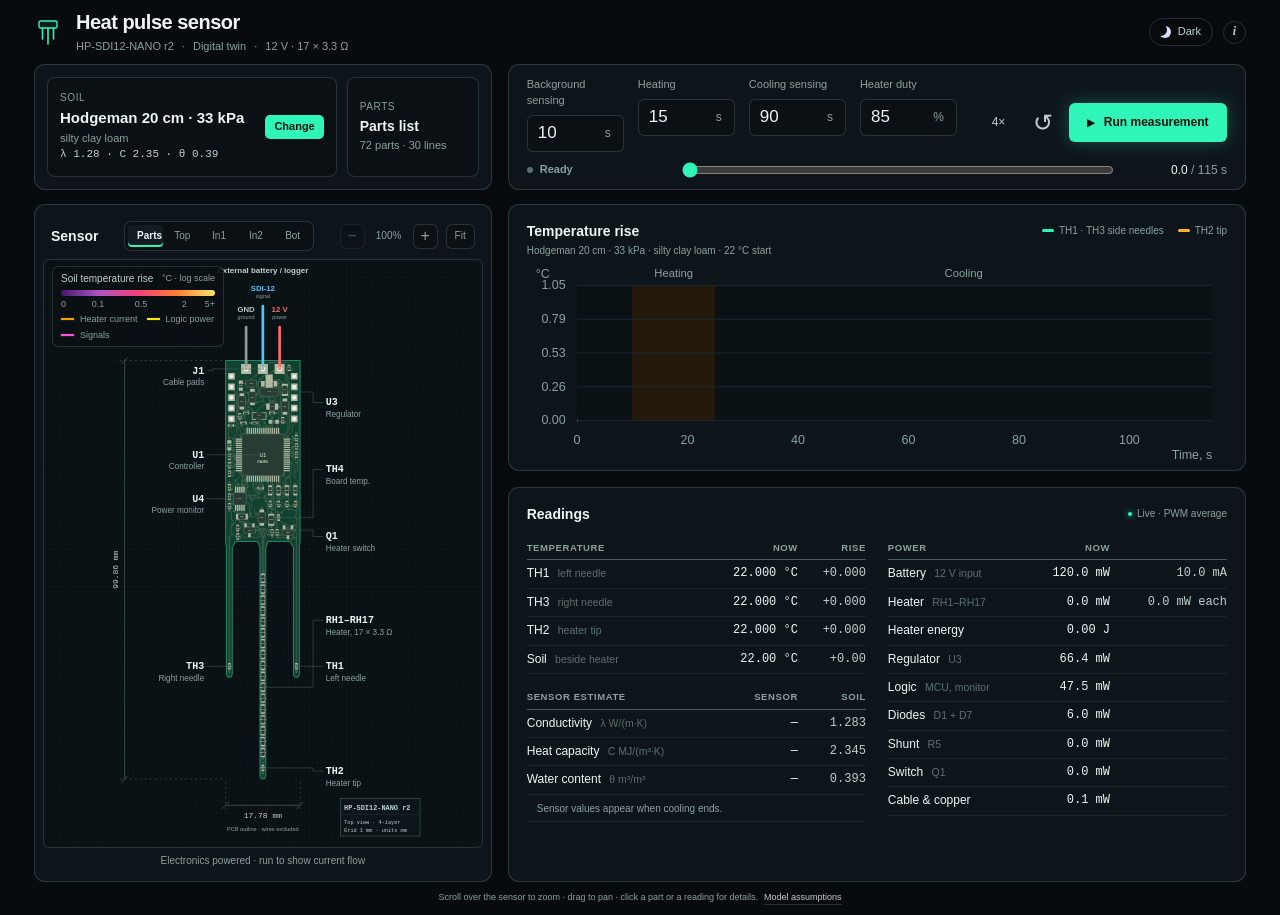
==== docs/index.html @ 3fd987b8 "New repo with heat pulse twin" ====
<!doctype html>
<html lang="en">
<head>
  <meta charset="utf-8">
  <meta name="viewport" content="width=device-width, initial-scale=1">
  <title>Heat pulse · Sensor twin</title>
  <link rel="stylesheet" href="sensor.css">
  <script>
    // Theme before first paint: saved choice, else dark. Storage may be unavailable (private mode).
    (function(){var t='dark';try{t=localStorage.getItem('hp-theme')||t;}catch(e){}document.documentElement.dataset.theme=t==='light'?'light':'dark';})();
  </script>
</head>
<body>
<div class="app">
  <header class="header">
    <div class="identity">
      <svg class="mark" viewBox="0 0 28 28" aria-hidden="true"><rect x="5" y="2.5" width="18" height="7" rx="1.6"/><path d="M8.5 9.5v11M14 9.5v16M19.5 9.5v11"/></svg>
      <div><h1>Heat pulse sensor</h1><p>HP-SDI12-NANO r2 <span>·</span> Digital twin <span>·</span> 12 V · 17 × 3.3 Ω</p></div>
    </div>
    <div class="header-meta">
      <button id="themeToggle" class="theme-toggle" aria-pressed="true" title="Switch between dark and light theme"><span aria-hidden="true" class="theme-icon"></span><span class="theme-text">Dark</span></button>
      <button id="modelInfo" class="info-button" aria-label="About the simulation" title="About the simulation">i</button>
    </div>
  </header>

  <!-- Control row: same columns as the dashboard below. Setup sits above the sensor, the run panel above the chart. -->
  <div class="control-row">
  <section class="panel setup-panel" aria-label="Soil and parts">
    <button id="soilButton" class="soil-card" aria-haspopup="dialog" title="Select the soil the sensor is in">
      <span class="soil-card-text">
        <span class="soil-button-label">Soil</span>
        <span id="soilName" class="soil-button-name">—</span>
        <span class="soil-card-sub"><span id="soilDetail"></span><span id="soilProps" class="soil-button-props"></span></span>
      </span>
      <span class="soil-button-action">Change</span>
    </button>
    <button id="partsButton" class="parts-card" aria-haspopup="dialog" title="All parts: designators, function, manufacturer and part numbers">
      <span class="soil-button-label">Parts</span><span class="parts-card-name">Parts list</span><span id="partsSummary" class="soil-card-sub"></span>
    </button>
  </section>
  <section class="experiment" aria-label="Measurement controls">
    <form id="timingForm" class="timing" novalidate>
      <div class="timing-field" data-phase="baseline"><label for="baselineS">Background sensing</label><div class="number-field"><input id="baselineS" type="number" min="1" max="60" step="1" value="10" inputmode="numeric" required><span>s</span></div></div>
      <div class="timing-field" data-phase="pulse"><label for="pulseS">Heating</label><div class="number-field"><input id="pulseS" type="number" min="8" max="15" step="1" value="15" inputmode="numeric" required><span>s</span></div></div>
      <div class="timing-field" data-phase="cooldown"><label for="cooldownS">Cooling sensing</label><div class="number-field"><input id="cooldownS" type="number" min="1" max="600" step="1" value="90" inputmode="numeric" required><span>s</span></div></div>
      <div class="timing-field" data-phase="pulse"><label for="dutyPct">Heater duty</label><div class="number-field"><input id="dutyPct" type="number" min="0" max="100" step="1" value="85" inputmode="numeric" required><span>%</span></div></div>
    </form>
    <div class="run-controls">
      <button id="speed" class="speed-button" title="Change playback speed" aria-label="Playback speed: 4 times">4×</button>
      <button id="restart" class="reset-button" title="Reset measurement" aria-label="Reset measurement">↺</button>
      <button id="start" class="start-button"><span aria-hidden="true">▶</span> Run measurement</button>
    </div>
    <p id="inputError" class="input-error" role="alert" hidden></p>
    <div class="timeline">
      <span id="phase" class="phase" data-state="idle"><i></i> Ready</span>
      <input id="time" type="range" min="0" max="115" step="0.01" value="0" aria-label="Measurement time">
      <output id="clock">0.0 <span>/ 115 s</span></output>
    </div>
  </section>
  </div>

  <main class="dashboard">
    <section class="panel sensor-panel" aria-label="Sensor layout">
      <div class="panel-heading sensor-heading"><h2>Sensor</h2>
        <div class="board-tabs" role="tablist" aria-label="PCB view">
          <button id="view-components" role="tab" aria-selected="true" aria-controls="sensor-view" data-board-view="components">Parts</button>
          <button id="view-top" role="tab" aria-selected="false" aria-controls="sensor-view" data-board-view="top" tabindex="-1" title="Top copper · F.Cu">Top</button>
          <button id="view-inner1" role="tab" aria-selected="false" aria-controls="sensor-view" data-board-view="inner1" tabindex="-1" title="Inner copper 1 · ground plane">In1</button>
          <button id="view-inner2" role="tab" aria-selected="false" aria-controls="sensor-view" data-board-view="inner2" tabindex="-1" title="Inner copper 2 · +5 V plane">In2</button>
          <button id="view-bottom" role="tab" aria-selected="false" aria-controls="sensor-view" data-board-view="bottom" tabindex="-1" title="Bottom copper · B.Cu">Bot</button>
        </div>
        <div class="board-tools" role="group" aria-label="Sensor zoom"><button id="zoomOut" aria-label="Zoom out" title="Zoom out" disabled>−</button><output id="zoomLevel" aria-live="polite">100%</output><button id="zoomIn" aria-label="Zoom in" title="Zoom in">+</button><button id="zoomFit" title="Fit the whole sensor">Fit</button></div></div>
      <p id="layerNote" class="layer-note" hidden></p>
      <div id="sensor-view" role="tabpanel" aria-labelledby="view-components" class="sensor-canvas"><svg id="board" viewBox="-29 -24 76 140" aria-label="Vertical PCB layout. Scroll to zoom, drag to pan, or select a component for details."></svg>
        <div class="sensor-footer">
          <button class="thermal-legend" data-component="thermal" aria-label="About the soil temperature colormap">
            <span class="thermal-legend-title">Soil temperature rise <span>°C · log scale</span></span>
            <span class="thermal-colorbar"></span>
            <span class="thermal-ticks"><span style="left:0">0</span><span style="left:24%">0.1</span><span style="left:52%">0.5</span><span style="left:80%">2</span><span style="left:100%">5+</span></span>
          </button>
          <div class="board-legend"><span class="legend-current">Heater current</span><span class="legend-logic">Logic power</span><span class="legend-signal">Signals</span></div>
        </div>
      </div>
      <p id="boardStatus" class="board-status">Electronics powered · run to show current flow</p>
    </section>

    <div class="readouts">
      <section class="panel chart-panel" aria-label="Temperature rise">
        <div class="panel-heading"><h2>Temperature rise</h2>
          <span class="chart-key"><span><i class="th1"></i>TH1 · TH3 side needles</span><span><i class="th2"></i>TH2 tip</span></span></div>
        <p id="chartHint" class="chart-hint"></p>
        <svg id="temperatureChart" viewBox="0 0 560 158" role="img" aria-label="Simulated temperature rise over the measurement cycle"></svg>
      </section>

      <section class="panel readings-panel" aria-label="Live readings">
        <div class="panel-heading"><h2>Readings</h2><span class="live-label"><i></i> Live · PWM average</span></div>
        <div class="readings-grid">
          <table class="readings">
            <thead><tr><th scope="col">Temperature</th><th scope="col">Now</th><th scope="col">Rise</th></tr></thead>
            <tbody>
              <tr><th scope="row"><button data-component="TH1">TH1 <small>left needle</small></button></th><td id="temp-TH1">22.000 °C</td><td id="rise-TH1">+0.000</td></tr>
              <tr><th scope="row"><button data-component="TH3">TH3 <small>right needle</small></button></th><td id="temp-TH3">22.000 °C</td><td id="rise-TH3">+0.000</td></tr>
              <tr><th scope="row"><button data-component="TH2">TH2 <small>heater tip</small></button></th><td id="temp-TH2">22.000 °C</td><td id="rise-TH2">+0.000</td></tr>
              <tr><th scope="row"><button data-component="thermal">Soil <small>beside heater</small></button></th><td id="tempHeatedZone">22.00 °C</td><td id="rise-heatedZone">+0.00</td></tr>
            </tbody>
            <tbody><tr class="section-head"><th scope="col">Sensor estimate</th><th scope="col">Sensor</th><th scope="col">Soil</th></tr></tbody>
            <tbody id="estimateRows">
              <tr><th scope="row"><button data-component="estimate">Conductivity <small>λ W/(m·K)</small></button></th><td id="estLambda">—</td><td id="estLambdaRef">—</td></tr>
              <tr><th scope="row"><button data-component="estimate">Heat capacity <small>C MJ/(m³·K)</small></button></th><td id="estC">—</td><td id="estCRef">—</td></tr>
              <tr><th scope="row"><button data-component="estimate">Water content <small>θ m³/m³</small></button></th><td id="estTheta">—</td><td id="estThetaRef">—</td></tr>
              <tr class="estimate-status"><td colspan="3" id="estStatus">Available when cooling ends.</td></tr>
            </tbody>
          </table>
          <table class="readings">
            <thead><tr><th scope="col">Power</th><th scope="col">Now</th><th scope="col"></th></tr></thead>
            <tbody>
              <tr><th scope="row"><button data-component="wiring">Battery <small>12 V input</small></button></th><td id="batteryPower">0.120 W</td><td id="batteryCurrent">10.0 mA</td></tr>
              <tr><th scope="row"><button data-component="RH1">Heater <small>RH1–RH17</small></button></th><td id="power-heaters">0.000 W</td><td id="eachHeater">0.0 mW each</td></tr>
              <tr><th scope="row"><button data-component="RH1">Heater energy</button></th><td id="heatEnergy">0.00 J</td><td></td></tr>
              <tr><th scope="row"><button data-component="U3">Regulator <small>U3</small></button></th><td id="power-regulator">—</td><td></td></tr>
              <tr><th scope="row"><button data-component="logic">Logic <small>MCU, monitor</small></button></th><td id="power-logic">—</td><td></td></tr>
              <tr><th scope="row"><button data-component="diodes">Diodes <small>D1 + D7</small></button></th><td id="power-diodes">—</td><td></td></tr>
              <tr><th scope="row"><button data-component="R5">Shunt <small>R5</small></button></th><td id="power-shunt">—</td><td></td></tr>
              <tr><th scope="row"><button data-component="Q1">Switch <small>Q1</small></button></th><td id="power-switch">—</td><td></td></tr>
              <tr><th scope="row"><button data-component="wiring">Cable &amp; copper</button></th><td id="power-wiring">—</td><td></td></tr>
            </tbody>
          </table>
        </div>
      </section>
    </div>
  </main>
  <footer>Scroll over the sensor to zoom · drag to pan · click a part or a reading for details. <button id="modelNotes">Model assumptions</button></footer>
</div>

<dialog id="componentDialog" aria-labelledby="dialogTitle">
  <div class="dialog-header"><span id="dialogRef" class="ref-badge"></span><button id="closeDialog" class="close-button" aria-label="Close details">×</button></div>
  <h2 id="dialogTitle"></h2>
  <p id="dialogPart" class="dialog-part"></p>
  <p id="dialogDescription"></p>
  <div id="dialogReadings" class="dialog-readings"></div>
  <div id="dialogExtra"></div>
</dialog>

<dialog id="partsDialog" class="wide-dialog" aria-labelledby="partsTitle">
  <div class="dialog-header"><h2 id="partsTitle">Parts list</h2><button class="close-button" data-close aria-label="Close parts list">×</button></div>
  <p id="partsNote" class="dialog-part"></p>
  <div class="parts-scroll"><table id="partsTable" class="parts-table"></table></div>
</dialog>

<dialog id="soilDialog" class="wide-dialog soil-panel" aria-labelledby="soilTitle">
  <div class="dialog-header"><h2 id="soilTitle">Select soil</h2><button class="close-button" data-close aria-label="Close soil selection">×</button></div>
  <p class="soil-intro">One dot per Kansas Mesonet core. Pick a core, then a water state: the twin runs on that reading's measured conductivity and heat capacity.</p>
  <div class="soil-body">
    <div class="soil-pick">
      <div class="soil-filters">
        <label>Texture<select id="soilTexture"></select></label>
        <label>Core<select id="soilSample"></select></label>
      </div>
      <div class="soil-triangle">
        <svg id="soilTriangle" role="img" aria-label="USDA texture triangle with one dot per Kansas Mesonet core. Click a dot to use that soil, or choose a core from the list."></svg>
        <div id="soilTip" class="soil-tip" hidden></div>
      </div>
      <div class="soil-legend"><label>Color by<select id="soilColor"></select></label><span id="soilLegend" class="soil-ramp-box"></span></div>
    </div>
    <div class="soil-detail">
      <div id="soilStates" class="soil-states" role="group" aria-label="Water state"></div>
      <p id="soilFlag" class="soil-flag" role="note" hidden></p>
      <dl id="soilFacts" class="soil-facts"></dl>
      <p id="soilNote" class="soil-note" hidden></p>
      <figure id="soilCurveBox" class="soil-kd2" hidden>
        <figcaption><span>KD2 Pro reading of this sample</span><span class="soil-key"><i class="key-meas"></i>Measured <i class="key-model"></i>Twin</span></figcaption>
        <svg id="soilCurve" role="img" aria-label="Measured KD2 Pro temperature rise for the selected sample, with the twin's prediction for the KD2 probe"></svg>
        <p id="soilCurveNote" class="soil-curve-note" aria-live="polite"></p>
      </figure>
    </div>
  </div>
  <div class="dialog-actions"><button class="start-button" data-close>Done</button></div>
</dialog>

<script src="engine.js"></script>
<script src="kansas-soil-data.js"></script>
<script src="board-data.js"></script>
<script src="sensor-model.js"></script>
<script src="sensor-components.js"></script>
<script src="sensor-routes.js"></script>
<script src="sensor-annotations.js"></script>
<script src="sensor-heatmap.js"></script>
<script src="sensor-board.js"></script>
<script src="sensor-soil.js"></script>
<script src="sensor-ui.js"></script>
</body>
</html>
---- docs/sensor.css ----
:root{font-family:Inter,"Segoe UI",Arial,sans-serif;font-size:14px;line-height:1.45;color:#263b35;background:#f5f7f5;--green:#257663;--muted:#809087;--ink:#203a31;--border:#e0e7e1;--orange:#d59040;--flow-heater:#ff9d00;--flow-power:#ffe600;--flow-signal:#ff4de3}
*{box-sizing:border-box}body{margin:0}button,input{font:inherit;color:inherit}button{cursor:pointer}button:disabled,input:disabled{cursor:not-allowed;opacity:.45}button{touch-action:manipulation}button:focus-visible,input:focus-visible,a:focus-visible,summary:focus-visible,[role=button]:focus-visible{outline:2px solid #409582;outline-offset:4px}h1,h2,p{margin:0}h1{font-size:20px;line-height:1.25;letter-spacing:-.5px;font-weight:650}h2{font-size:14px;font-weight:650}button,input{border-radius:6px}button{border:0;background:none}input[type=number]{width:100%;min-width:0;background:white;border:0;outline-offset:1px}input[type=range]{accent-color:var(--green);cursor:pointer}.app{max-width:1370px;margin:auto;padding:0 34px}.header{height:94px;display:flex;align-items:center;justify-content:space-between}.identity{display:flex;gap:14px;align-items:center}.identity p{font-size:11px;color:var(--muted);margin-top:4px}.identity p span{margin:0 5px}.mark{width:28px;height:31px;stroke:var(--green);fill:#f5f7f5;stroke-width:1.4}.header-meta{display:flex;align-items:center;gap:22px;color:#6b7f73;font-size:12px}.header-meta>span{display:flex;align-items:center;gap:10px}.header-meta i{width:3px;height:3px;background:#adbbb1;border-radius:50%}.info-button{border:1px solid #ccd9d0;width:23px;height:23px;border-radius:50%;color:#718679;font-family:Georgia,serif;font-style:italic;font-weight:700}.info-button:hover{background:#e8efe9}.experiment{display:flex;gap:24px;align-items:center;flex-wrap:wrap;background:white;border:1px solid var(--border);border-radius:11px;padding:19px 22px 14px;margin-bottom:20px}.timing{display:grid;grid-template-columns:repeat(4,minmax(105px,1fr));gap:26px;flex:1;max-width:640px}.timing-field{position:relative}.timing-field label{display:block;font-size:11px;color:#697d71;margin-bottom:6px}.number-field{display:flex;border:1px solid var(--border);border-radius:6px;align-items:center;background:#fcfdfb;transition:border-color .2s;max-width:170px}.number-field input{background:none;padding:7px 10px;font-size:17px;font-weight:500;font-variant-numeric:tabular-nums}.number-field>span{font-size:12px;color:var(--muted);padding-right:12px}.number-field:focus-within{border-color:var(--green)}.timing-field.active .number-field{border-color:#8ebdaa;background:#f5faf7}.timing-field.active[data-phase=pulse] .number-field{border-color:#ddb06b;background:#fffbf3}.timing-field.active label{color:var(--green)}.timing-field.active[data-phase=pulse] label{color:#a8702c}.run-controls{display:flex;align-items:center;gap:9px;margin-left:auto;padding-top:17px}.start-button{background:var(--green);color:white;padding:11px 17px;font-size:12px;font-weight:600;min-width:158px}.start-button:hover{background:#1a6755}.start-button span{font-size:10px;margin-right:5px}.reset-button{font-size:24px;width:35px;height:38px;line-height:1;color:#647e6e}.reset-button:hover,.speed-button:hover{background:#f0f5ef}.speed-button{min-width:35px;padding:8px 5px;font-size:12px;color:#6a8172}.timeline{display:flex;flex:0 0 100%;gap:18px;align-items:center;margin-top:0}.timeline input{height:14px;flex:1;min-width:40px;margin:0}.timeline output{min-width:95px;text-align:right;font-size:12px;font-variant-numeric:tabular-nums}.timeline output span{color:var(--muted)}.phase{min-width:137px;font-size:11px;font-weight:550;color:#6f8275;display:flex;gap:7px;align-items:center}.phase i{display:block;width:6px;height:6px;border-radius:50%;background:#b6c4b9}.phase[data-state=baseline],.phase[data-state=cooldown]{color:var(--green)}.phase[data-state=baseline] i,.phase[data-state=cooldown] i{background:var(--green)}.phase[data-state=pulse]{color:#b77b31}.phase[data-state=pulse] i{background:#d49140;box-shadow:0 0 0 3px #fcf0dd}.dashboard{display:grid;grid-template-columns:minmax(290px,.78fr) minmax(0,1.6fr);gap:20px;align-items:stretch}.panel{background:white;border:1px solid var(--border);border-radius:11px;min-width:0}.panel-heading{display:flex;align-items:center;justify-content:space-between;gap:12px}.quiet{font-size:10px;color:var(--muted)}.sensor-panel{padding:21px 20px 15px;display:flex;flex-direction:column;min-height:680px;overflow:hidden}.sensor-canvas{flex:1;min-height:570px;display:flex;justify-content:center;align-items:center;margin:9px -15px 0;background:radial-gradient(ellipse at center,#f3f7f0 0%,#fff 65%)}#board{display:block;width:100%;height:100%;min-height:570px;max-height:700px;overflow:visible}.board-legend{display:flex;gap:22px;align-items:center;justify-content:center;font-size:10px;color:#87958b;margin:0 0 7px}.board-legend span{display:flex;gap:6px;align-items:center}.board-legend span:before{content:'';width:13px;height:2px;background:var(--flow-heater);box-shadow:0 0 0 1px #504e4540}.board-legend .legend-logic:before{background:var(--flow-power)}.board-status{text-align:center;font-size:10px;color:#7c8c80;min-height:15px}.board-outline{fill:#265d45;stroke:#184a33;stroke-width:.18}.copper{opacity:.28}.pad{fill:#b3b8a4}.part{cursor:pointer}.part-body{fill:#293c33;stroke:#92a58e;stroke-width:.07}.ntc-part .part-body{fill:#625f52}.part-outline{fill:none;stroke:transparent;stroke-width:.19;pointer-events:none}.part.active .part-outline{stroke:var(--flow-power)}.ntc-part.active .part-outline,#part-Q2.active .part-outline{stroke:var(--flow-signal)}.heater-part.active .part-outline{stroke:var(--flow-heater);stroke-width:.27}.part:hover .part-outline,.part:focus-visible .part-outline,.part.selected .part-outline{stroke:white;stroke-width:.36}.part-label{fill:#eef6df;text-anchor:middle;dominant-baseline:central;font-family:Arial,sans-serif;pointer-events:none}.flow{fill:none;stroke-linecap:round;stroke-linejoin:round;opacity:0;pointer-events:none;stroke-width:.33}.flow.on{opacity:.94}.flow.heater{stroke:var(--flow-heater);stroke-dasharray:1.15 .95;stroke-width:.52;animation:flow 1.1s linear infinite}.flow.logic{stroke:var(--flow-power);stroke-dasharray:1 .7;animation:flow 1.5s linear infinite}.flow.signal{stroke:var(--flow-signal);stroke-dasharray:.6 .8;stroke-width:.25;animation:flow 1.4s linear infinite}.flow.sense{stroke:var(--flow-signal);stroke-width:.2;stroke-dasharray:.4 .5}.paused .flow{animation-play-state:paused}.board-tag{cursor:pointer}.tag-line{fill:none;stroke:#acbcb0;stroke-width:.11;pointer-events:none}.tag-label{fill:#687f6c;font-size:1.68px;font-weight:500}.board-tag:hover .tag-label,.board-tag:focus-visible .tag-label{fill:#206149}.board-tag:hover .tag-line{stroke:#43775c}.readouts{display:flex;flex-direction:column;gap:18px}.temperatures{padding:21px 23px 12px}.thermistors{display:grid;grid-template-columns:repeat(4,minmax(0,1fr));margin:20px 0 22px}.thermistor{padding:0 13px;text-align:left;border-radius:0;border-right:1px solid #e9eee7;min-width:0}.thermistor:first-child{padding-left:0}.thermistor:last-child{border:0;padding-right:0}.thermistor:hover strong{color:var(--green)}.sensor-name{display:block;font-size:10px;font-weight:650;white-space:nowrap}.sensor-name>span{display:block;font-weight:400;color:var(--muted);margin:2px 0 8px;padding-left:11px}.sensor-name i{display:inline-block;width:5px;height:5px;border-radius:50%;margin-right:6px;vertical-align:1px}.th1{background:#297964}.th2{background:#d9923c}.th3{background:#578bbb}.th4{background:#a1ada5}.thermistor strong{display:block;font-size:clamp(20px,2.1vw,29px);font-weight:500;letter-spacing:-1px;font-variant-numeric:tabular-nums;line-height:1.2;transition:color .15s}.thermistor strong span{font-size:16px;color:#8b9b8e;font-weight:400}.thermistor small{display:block;font-size:9px;color:#8a9b8d;margin-top:5px;white-space:nowrap}.chart-heading{display:flex;justify-content:space-between;gap:15px;color:#7d9081;font-size:10px;margin-top:2px}#temperatureChart{width:100%;display:block;margin-top:5px;overflow:visible}.axis-label{font-size:10px;fill:#99a79b}.plot-phase{font-size:9px;fill:#a5b09f}.power-panel{padding:21px 23px 12px;flex:1}.live-label{font-size:10px;color:#8b9d8d;display:flex;gap:5px;align-items:center}.live-label i{width:4px;height:4px;background:#76a68b;border-radius:50%}.power-metrics{display:grid;grid-template-columns:repeat(3,1fr);padding:17px 0 18px;border-bottom:1px solid var(--border)}.power-metrics>div{border-right:1px solid #e9eee7;padding:0 20px}.power-metrics>div:first-child{padding-left:0}.power-metrics>div:last-child{border:0;padding-right:0}.power-metrics>div>span{font-size:10px;color:#7f9183;display:block;margin-bottom:3px}.power-metrics strong{font-weight:500;font-size:26px;letter-spacing:-.5px;font-variant-numeric:tabular-nums}.power-metrics small{font-size:11px;font-weight:400;color:#8da18e;letter-spacing:0}.power-metrics p{font-size:9px;color:#91a091;margin-top:2px}.power-table{margin-top:4px}.power-row{display:flex;align-items:center;justify-content:space-between;width:100%;border-radius:4px;text-align:left;gap:15px;padding:6px 0;font-size:11px;min-height:30px}.power-row:not(.power-labels):hover{background:#f6f9f3}.power-row small{font-size:9px;color:#91a092;margin-left:9px}.power-row strong{font-weight:500;font-variant-numeric:tabular-nums;white-space:nowrap}.power-labels{font-size:9px;color:#9aa79a;min-height:25px;padding-top:10px;padding-bottom:5px}footer{display:flex;justify-content:center;align-items:center;gap:6px;color:#99a699;font-size:9px;padding:16px 0 21px}footer button{padding:0;border-bottom:1px solid #c5d0c3;border-radius:0;font-size:9px;color:#7b8e7c}.input-error{font-size:11px;color:#a34d38;background:#fff6ef;border-radius:4px;padding:8px 12px;flex:0 0 100%;margin-top:-5px}dialog{width:min(490px,calc(100vw - 36px));border:1px solid #d9e2d6;border-radius:13px;padding:25px 28px 27px;box-shadow:0 22px 100px #13311e33;color:var(--ink);max-height:85vh;overflow:auto}dialog::backdrop{background:#18322466;backdrop-filter:blur(3px)}.dialog-header{display:flex;justify-content:space-between;align-items:center;margin-bottom:12px}.ref-badge{font-size:11px;letter-spacing:.6px;font-weight:650;background:#eaf2e8;padding:5px 10px;border-radius:5px;color:#4b7b5a}.close-button{font-size:25px;color:#8a9d8b;line-height:1;width:27px;height:27px}.close-button:hover{background:#f0f4ed}dialog h2{font-size:21px;font-weight:600;letter-spacing:-.5px}.dialog-part{font-size:11px;color:#8b9d8b;margin:6px 0 17px}#dialogDescription{font-size:13px;line-height:1.7;color:#657b67}.dialog-readings{display:grid;grid-template-columns:1fr 1fr;gap:16px 24px;margin-top:22px}.dialog-reading{border-top:1px solid #e5ece2;padding-top:10px}.dialog-reading span{display:block;font-size:10px;color:#91a38e;margin-bottom:3px}.dialog-reading strong{font-size:16px;font-weight:500;word-break:break-word}#dialogExtra{font-size:11px;line-height:1.65;color:#80977e;margin-top:20px}#dialogExtra p{margin-top:9px}#dialogExtra summary{cursor:pointer;color:#597754}#dialogExtra ul{padding-left:18px;margin:0}#dialogExtra li{margin-bottom:8px}#dialogExtra a{color:var(--green)}@keyframes flow{to{stroke-dashoffset:-8.4}}
/* Keep the working readings together at typical desktop heights. */
.board-tools{display:flex;align-items:center;gap:5px;color:#738878}.board-tools button{width:25px;height:25px;border:1px solid #e0e7de;background:#fff;font-size:16px;line-height:1;padding:0}.board-tools button:hover{background:#eef4ed;border-color:#b6caba}.board-tools #zoomFit{width:auto;padding:0 8px;margin-left:3px;font-size:10px}.board-tools output{min-width:38px;text-align:center;font-size:10px;font-variant-numeric:tabular-nums}.sensor-canvas{position:relative;overflow:hidden}#board{overflow:hidden;user-select:none}#board.zoomed{cursor:grab}#board.is-panning,#board.is-panning *{cursor:grabbing!important}.board-legend{gap:15px}.board-legend .legend-signal:before{background:var(--flow-signal)}
/* Suppress browser SVG focus rings; use a thin rectangular border on the part itself. */
.part:focus,.part:focus-visible,.board-tag:focus,.board-tag:focus-visible{outline:none!important;filter:none}.part-outline{fill:none!important;stroke-width:1px;vector-effect:non-scaling-stroke;rx:0;ry:0}.heater-part.active .part-outline{stroke-width:1.1px}.part:hover .part-outline,.part:focus .part-outline,.part:focus-visible .part-outline,.part.selected .part-outline{fill:none!important;stroke:#f5d48a;stroke-width:1.6px;filter:none}.board-tag.selected .tag-label{fill:#2d6b4c;font-weight:650}
.flow.logic{--route-color:var(--flow-power)}.flow.signal,.flow.sense{--route-color:var(--flow-signal)}.route-segment{stroke:var(--route-color);stroke-width:var(--trace-width)}.route-via{fill:var(--route-color);stroke:none}.flow.activity-only{stroke-dasharray:none;animation:trace-activity 1.25s ease-in-out infinite}.flow.activity-only .route-segment{stroke-dasharray:none}@keyframes trace-activity{0%,100%{stroke-opacity:.5;fill-opacity:.5}50%{stroke-opacity:1;fill-opacity:1}}
.route-segment.undirected{stroke-dasharray:none}
.paused .flow{animation-play-state:paused}
body{min-width:1024px}
.board-tabs{display:flex;flex-wrap:nowrap;gap:2px;padding:3px;background:#f2f5f1;border:1px solid #e5ebe2;border-radius:7px;margin:12px 0 0}.board-tabs button{flex:1;min-width:0;padding:6px 4px;font-size:10px;color:#7b8a7b;border-radius:4px;white-space:nowrap}.board-tabs button[aria-selected=true]{background:#fff;color:#274c3c;box-shadow:0 1px 3px #243d3115;font-weight:600}.board-tabs button:hover{color:#274c3c}.layer-note{font-size:9px;text-align:center;color:#849284;margin-top:7px;pointer-events:none}
#board[data-view=components] .copper-detail{display:none}
#board:not([data-view=components]) .part,#board:not([data-view=components]) .component-only,#board:not([data-view=components]) .connector-wires{display:none}
#board[data-view=top] [data-copper-layers]:not([data-copper-layers~=top]),#board[data-view=inner1] [data-copper-layers]:not([data-copper-layers~=inner1]),#board[data-view=inner2] [data-copper-layers]:not([data-copper-layers~=inner2]),#board[data-view=bottom] [data-copper-layers]:not([data-copper-layers~=bottom]){display:none}
#board[data-view=components] [data-copper-layers]:not([data-copper-layers~=top]):not([data-copper-layers~=bottom]){display:none}
#board:not([data-view=components]) .board-outline{fill:#213c31}#board:not([data-view=components]) .copper{opacity:.8}
.copper-zone{fill:#9d9980;fill-opacity:.24;stroke:none}.copper-zone.energized{fill:var(--copper-active);fill-opacity:.36}
.copper-pad{cursor:pointer;outline:none!important}.copper-pad-shape{fill:#b6ac92;stroke:none}.copper-pad.energized .copper-pad-shape{fill:var(--copper-active)}.copper-pad:hover .copper-pad-shape,.copper-pad:focus .copper-pad-shape,.copper-pad.selected .copper-pad-shape{stroke:#f5d48a;stroke-width:1px;vector-effect:non-scaling-stroke}.copper-drill{fill:#edf2ed;stroke:none}
.flow.heater{--route-color:var(--flow-heater)}
.part:focus-visible,.board-tag:focus-visible{outline:none}.board-tag:focus-visible .tag-line{stroke:#43775c;stroke-width:.3}
.header{height:68px}.experiment{padding-top:13px;padding-bottom:10px;row-gap:12px;margin-bottom:17px}.number-field input{padding-top:5px;padding-bottom:5px}.sensor-panel{min-height:650px}.sensor-canvas{min-height:475px}#board{min-height:475px;max-height:525px}.temperatures{padding-top:18px;padding-bottom:10px}.thermistors{margin-top:12px;margin-bottom:12px}.thermistor strong{font-size:27px}.sensor-name>span{margin-bottom:6px}.power-panel{padding-top:18px}.power-metrics{padding-top:10px;padding-bottom:10px}.power-row{padding:3px 0;min-height:23px}.power-labels{min-height:23px}.readouts{gap:16px}footer{padding-top:9px;padding-bottom:10px}
@media(min-width:1550px){.app{max-width:1450px}.header{height:86px}.sensor-panel{min-height:700px}.sensor-canvas,#board{min-height:525px;max-height:585px}}
@media(max-width:1100px){.app{padding:0 22px}.experiment{gap:16px;padding:17px 18px 13px}.timing{gap:16px;max-width:515px}.run-controls{gap:5px}.start-button{min-width:140px;padding:11px}.dashboard{grid-template-columns:minmax(250px,.72fr) minmax(0,1.5fr);gap:16px}.sensor-panel{padding:19px 16px 14px}.temperatures,.power-panel{padding:19px 17px 11px}.thermistor{padding:0 9px}.thermistor strong{font-size:22px}.power-metrics>div{padding:0 13px}.power-metrics strong{font-size:23px}.power-row small{margin-left:5px;font-size:8px}.quiet{font-size:9px}}
@media(prefers-reduced-motion:reduce){*,*:before,*:after{animation:none!important;transition:none!important}}
/* Fixed soil-temperature scale, distinct from the copper-activity legend. */
.thermal-legend{display:block;width:100%;padding:8px 11px 6px;margin:0 0 11px;border:1px solid #ede5ed;border-radius:7px;background:#fff;text-align:left;cursor:pointer}
.thermal-legend:hover{background:#fcf8fc}.thermal-legend-title{display:flex;justify-content:space-between;font-size:10px;color:#644d68;margin-bottom:7px}.thermal-legend-title>span{color:#928395;font-size:9px}
.thermal-colorbar{display:block;height:6px;border-radius:3px;background:linear-gradient(90deg,#f6ebf7,#ae56c2 25%,#e13f6b 50%,#fc7339 75%,#ffd364)}
.thermal-ticks{position:relative;display:block;height:17px;margin-top:3px;color:#8c7c90;font-size:9px;font-variant-numeric:tabular-nums}.thermal-ticks span{position:absolute;transform:translateX(-50%)}.thermal-ticks span:first-child{transform:none}.thermal-ticks span:last-child{transform:translateX(-100%)}
.heated-zone-reading{display:flex;justify-content:space-between;align-items:center;gap:10px;text-align:left;width:100%;padding:10px 12px;margin-bottom:13px;background:#fcf6f8;border:1px solid #f0e1e8;border-radius:7px;color:#7c4164;font-size:11px}
.heated-zone-reading:hover{background:#f8edf3}.heated-zone-reading>span>small{display:block;color:#9b7f90;font-size:9px;margin-top:3px}.heated-zone-reading i{display:inline-block;width:7px;height:7px;border-radius:50%;background:#e13f6b;margin-right:6px}.heated-zone-reading strong{font-size:22px;font-weight:550;font-variant-numeric:tabular-nums;white-space:nowrap}.heated-zone-reading strong small{font-size:11px;font-weight:400}
/* Keep the new thermal readout and all power rows in a desktop-height viewport. */
.heated-zone-reading{padding:6px 11px;margin-bottom:9px}.heated-zone-reading strong{font-size:21px}
.thermistors{margin-top:10px;margin-bottom:10px}.sensor-canvas,#board{min-height:430px;max-height:465px}
.thermal-legend{padding-top:5px;padding-bottom:3px;margin-bottom:8px}.thermal-legend-title{margin-bottom:4px}.thermal-ticks{height:14px}
/* Keep the complete panels inside a 900 px desktop without reducing text. */
.experiment{margin-bottom:14px}.readouts{gap:14px}
@media(min-height:1000px){.sensor-canvas,#board{min-height:475px;max-height:525px}}
/* ===== Twin control layout (supersedes the sizing rules above) ===== */
:root{--mono:ui-monospace,"Cascadia Mono",Consolas,"SFMono-Regular",monospace;--line:#e3e9e3;--label:#6f8377}
.app{max-width:1600px}
.header{height:64px}.identity p{font-size:11px}
.header-meta{gap:10px}
.soil-button{display:flex;align-items:center;gap:10px;border:1px solid var(--border);background:white;padding:6px 8px 6px 12px;font-size:12px;border-radius:8px;max-width:560px;min-width:0}
.soil-button:hover{border-color:#9ec3b1;background:#f7fbf8}
.soil-button-label{font-size:10px;letter-spacing:.6px;text-transform:uppercase;color:var(--label)}
.soil-button-name{font-weight:600;color:var(--ink);white-space:nowrap;overflow:hidden;text-overflow:ellipsis;min-width:0}
.soil-button-props{font-family:var(--mono);font-size:11px;color:#5d7266;white-space:nowrap}
.soil-button-action{font-size:11px;color:white;background:var(--green);padding:4px 9px;border-radius:5px}
.tool-button{border:1px solid var(--border);background:white;padding:7px 12px;font-size:12px;color:#44604f;border-radius:8px}.tool-button:hover{background:#f0f5ef}
.experiment{padding:12px 18px 10px;margin-bottom:14px;row-gap:10px}
.dashboard{grid-template-columns:minmax(400px,.62fr) minmax(560px,1fr);gap:16px;align-items:stretch}
/* Sensor drawing fills the viewport height. */
.sensor-panel{padding:16px 16px 12px;min-height:0;height:max(640px,calc(100vh - 222px))}
.sensor-canvas{flex:1;min-height:0;max-height:none;margin:8px -8px 0;background:#fbfcfa;border:1px solid #edf1ec;border-radius:6px}
#board{min-height:0;max-height:none;height:100%}
.grid-minor{stroke:#eef2ee;stroke-width:.06;fill:none}.grid-major{stroke:#e0e7e1;stroke-width:.1;fill:none}
.tag-label{font-family:var(--mono);font-size:2.4px;font-weight:700;fill:#24523e}
.tag-role{font-family:"Segoe UI",Arial,sans-serif;font-size:1.95px;fill:#6c8173}
.board-tag:hover .tag-role{fill:#206149}
.tag-line{stroke:#9fb2a4;stroke-width:.12}
.dim-text{font-family:var(--mono)}
.title-block text{font-family:var(--mono);fill:#4f6557}.tb-title{font-size:1.65px;font-weight:700}.tb-meta{font-size:1.25px;fill:#7a8c7f}
.sensor-heading{gap:10px}.sensor-heading .board-tabs{margin:0;flex:0 1 auto}.sensor-heading .board-tabs button{padding:4px 9px}
/* Legends float in the empty upper-left corner of the drawing (above the callouts). */
.sensor-canvas{position:relative}
.sensor-footer{position:absolute;left:8px;top:8px;width:196px;background:#ffffffe8;border:1px solid #e3e9e3;border-radius:6px;padding:7px 9px 6px;pointer-events:auto}
.sensor-footer .thermal-legend{margin:0;padding:0;border:0;background:none}.sensor-footer .thermal-legend:hover{background:none}
.sensor-footer .board-legend{margin:6px 0 0;justify-content:flex-start;gap:10px;flex-wrap:wrap}
.board-status{margin-top:6px}
/* Right column: chart, then one live readings table. */
.readouts{gap:16px;min-width:0}
.chart-panel{padding:16px 18px 10px}
.chart-key{display:flex;gap:14px;font-size:10px;color:var(--label)}.chart-key i{display:inline-block;width:12px;height:3px;border-radius:2px;margin-right:5px;vertical-align:2px}
.chart-hint{font-size:10px;color:#8a9b8d;margin-top:3px}
#temperatureChart{margin-top:4px}
.readings-panel{padding:16px 18px 12px;flex:1}
.readings-grid{display:grid;grid-template-columns:repeat(2,minmax(0,1fr));gap:22px;margin-top:4px}
.readings{width:100%;border-collapse:collapse;font-size:12px;align-self:start}
.readings thead th,.readings .section-head th{font-size:9.5px;letter-spacing:.6px;text-transform:uppercase;color:var(--label);font-weight:600;text-align:right;padding:12px 0 5px;border-bottom:1px solid #cdd8cf}
.readings thead th:first-child,.readings .section-head th:first-child{text-align:left}.readings .section-head th{padding-top:16px}.readings tbody tr.section-head:hover{background:none}
.readings tbody th{text-align:left;font-weight:400;padding:0}
.readings tbody th button{display:block;width:100%;text-align:left;padding:5px 0;border-radius:3px;color:var(--ink);font-size:12px;white-space:nowrap}
.readings tbody th button:hover{color:var(--green)}
.readings tbody th small{color:#90a092;font-size:10.5px;margin-left:5px}
.readings td{text-align:right;font-family:var(--mono);font-size:12px;color:var(--ink);padding:5px 0 5px 10px;white-space:nowrap;font-variant-numeric:tabular-nums}
.readings td:last-child{color:#6b7f71}
.readings td small{font-size:10.5px;color:#a8702c;margin-left:4px}
.readings tbody tr{border-bottom:1px solid #f0f3ef}
.readings tbody tr:hover{background:#f8faf7}
.estimate-status td{font-family:inherit;text-align:left;font-size:10px;color:#8a9b8d;white-space:normal;padding-top:7px}
.readings tbody tr.estimate-status:hover{background:none}
/* Dialogs */
.wide-dialog{width:min(1140px,calc(100vw - 40px));max-height:90vh;padding:22px 26px 22px}
.wide-dialog .dialog-header{margin-bottom:6px}
.dialog-actions{display:flex;justify-content:flex-end;margin-top:14px}.dialog-actions .start-button{min-width:110px}
.parts-scroll{max-height:68vh;overflow:auto;border:1px solid var(--line);border-radius:6px;margin-top:10px}
.parts-table{width:100%;border-collapse:collapse;font-size:11.5px}
.parts-table th{position:sticky;top:0;background:#f4f7f3;text-align:left;font-size:9.5px;letter-spacing:.5px;text-transform:uppercase;color:var(--label);padding:8px 10px;border-bottom:1px solid #d7e0d8;z-index:1}
.parts-table td{padding:7px 10px;border-bottom:1px solid #eef2ee;vertical-align:top;color:#3c5446}
.parts-table tr:hover td{background:#f8fbf7}
.parts-table td.mono{font-family:var(--mono);font-size:11px;white-space:nowrap}
.parts-table td.desc{color:#6b7f71;min-width:240px}
.parts-table button{font-family:var(--mono);font-weight:700;color:var(--green);padding:0;text-align:left;white-space:nowrap}
.parts-table button:hover{text-decoration:underline}
/* Select soil dialog */
.soil-intro{font-size:12px;line-height:1.5;color:#6f8377;margin-bottom:12px}
.soil-body{display:grid;grid-template-columns:minmax(0,1.1fr) minmax(0,1fr);gap:28px;align-items:start}
.soil-pick,.soil-detail{display:flex;flex-direction:column;gap:12px;min-width:0}
.soil-filters{display:grid;grid-template-columns:minmax(0,1fr) minmax(0,1.5fr);gap:10px}
.soil-filters label{display:flex;flex-direction:column;gap:4px;font-size:10px;color:#697d71;min-width:0}
.soil-panel select{font:inherit;font-size:12px;color:var(--ink);border:1px solid var(--border);border-radius:6px;background:#fcfdfb;padding:6px 8px;min-width:0;width:100%;cursor:pointer}
.soil-panel select:focus-visible{outline:2px solid #409582;outline-offset:1px}
.soil-triangle{position:relative}
#soilTriangle{display:block;width:100%;max-height:440px;margin:0 auto;touch-action:manipulation}
.tri-grid line{stroke:#eef2ee;stroke-width:.7}.tri-class{fill:transparent;stroke:#d6dfd8;stroke-width:.8}.tri-class.on{fill:#eef6f1;stroke:#8ebdaa;stroke-width:1.2}
.tri-edge{fill:none;stroke:#a9b8ad;stroke-width:1}.tri-label text{font-size:8px;fill:#a2afa5;text-anchor:middle;pointer-events:none}
.tri-axis text{font-size:7.5px;fill:#a2afa5}.tri-title{font-size:8.5px;fill:#7d9081}
.tri-dot{stroke:#fff;stroke-width:1.1;transition:opacity .15s}.tri-dot.muted{opacity:.12}
.tri-ring{fill:none;stroke:#203a31;stroke-width:1.8;pointer-events:none}
.soil-tip{position:absolute;z-index:3;pointer-events:none;background:#fff;border:1px solid #d9e2d6;border-radius:7px;box-shadow:0 6px 24px #13311e22;padding:7px 9px;font-size:10.5px;line-height:1.45;color:#5d7266;max-width:280px}
.soil-tip strong{display:block;color:var(--ink);font-weight:600}.soil-tip span{display:block}
.soil-legend{display:flex;justify-content:space-between;align-items:center;gap:10px;font-size:10px;color:#7d9081}
.soil-legend label{display:flex;align-items:center;gap:6px;white-space:nowrap}.soil-legend select{width:auto;padding:3px 6px;font-size:11px}
.soil-ramp-box{display:flex;align-items:center;gap:6px;min-width:0}
.soil-ramp{display:flex;align-items:center;gap:6px;font-family:var(--mono)}.soil-ramp b{font-weight:500}.soil-ramp i{display:block;width:96px;height:6px;border-radius:3px}
.soil-states{display:flex;flex-wrap:wrap;gap:6px}
.soil-states button{display:flex;flex-direction:column;align-items:flex-start;gap:1px;padding:6px 10px;border:1px solid var(--border);border-radius:6px;font-size:11.5px;color:#5d7266;background:#fcfdfb}
.soil-states button b{font-weight:400;font-size:10.5px;color:#8a9b8d;font-family:var(--mono)}
.soil-states button:hover{background:#f0f5ef}.soil-states button[aria-pressed=true]{border-color:var(--green);background:#eaf2e8;color:var(--green);font-weight:600}
.soil-states button[aria-pressed=true] b{color:#4b7b5a}
.soil-states button i{font-style:normal;display:inline-block;width:13px;height:13px;line-height:13px;text-align:center;border-radius:50%;background:#fbe9d2;color:#a8702c;font-size:9px;font-weight:700}
.soil-flag{font-size:10.5px;line-height:1.5;color:#8a5a1f;background:#fff7ea;border-radius:5px;padding:6px 9px}
.soil-facts{display:grid;grid-template-columns:repeat(3,minmax(0,1fr));gap:9px 16px;margin:0}
.soil-facts div{border-top:1px solid #edf1ec;padding-top:5px;min-width:0}.soil-facts dt{font-size:9.5px;color:#91a38e}
.soil-facts dd{margin:1px 0 0;font-size:12.5px;color:var(--ink);font-family:var(--mono);overflow:hidden;text-overflow:ellipsis;white-space:nowrap}
.soil-note{font-size:10px;color:#91a092}
.soil-kd2{margin:2px 0 0;border-top:1px solid var(--border);padding-top:10px}
.soil-kd2 figcaption{display:flex;justify-content:space-between;gap:10px;font-size:10.5px;color:#697d71}
.soil-key{display:flex;align-items:center;gap:5px;color:#8a9b8d}.soil-key i{display:inline-block;margin-left:6px}
.key-meas{width:5px;height:5px;border-radius:50%;background:#3d5247}.key-model{width:12px;height:2px;background:#d9923c}
#soilCurve{display:block;width:100%;margin-top:4px}
.kd2-heat{fill:#fdf2e3}.kd2-grid{stroke:#eef2ee}.kd2-axis{font-size:8px;fill:#99a79b}
.kd2-meas circle{fill:#3d5247}.kd2-model{fill:none;stroke:#d9923c;stroke-width:1.6;stroke-linejoin:round}.kd2-cursor{stroke:#607964;stroke-dasharray:2 3}
.soil-curve-note{font-size:10.5px;color:#7d9081;font-family:var(--mono);min-height:15px}
@media(max-width:1100px){
  .dashboard{grid-template-columns:minmax(360px,1fr) minmax(0,1.1fr)}
  .readings-grid{grid-template-columns:1fr;gap:4px}
  .soil-button-props{display:none}
}
@media(max-width:860px){.soil-body{grid-template-columns:1fr}}
.sensor-footer{top:6px;padding:5px 8px 4px}.sensor-footer .thermal-legend-title{margin-bottom:3px}.sensor-footer .thermal-ticks{height:12px;margin-top:2px}.sensor-footer .board-legend{margin-top:3px;gap:3px 9px;font-size:9px}
.sensor-footer{width:172px}
/* Control row: shares the dashboard's columns. Soil + parts above the sensor, run panel above the chart. */
.control-row{display:grid;grid-template-columns:minmax(400px,.62fr) minmax(560px,1fr);gap:16px;margin-bottom:14px;align-items:stretch}
.control-row .experiment{margin:0;min-width:0}
.control-row .timing{grid-template-columns:repeat(4,minmax(78px,1fr));gap:14px;max-width:none}
.control-row .number-field{max-width:none}
.control-row .run-controls{padding-top:17px}
.setup-panel{display:grid;grid-template-columns:minmax(0,1fr) auto;gap:10px;padding:12px;min-width:0}
.soil-card,.parts-card{display:flex;align-items:center;gap:12px;border:1px solid var(--border);border-radius:8px;background:#fcfdfb;padding:10px 12px;text-align:left;min-width:0}
.soil-card:hover,.parts-card:hover{border-color:#9ec3b1;background:#f5faf7}
.soil-card-text{display:flex;flex-direction:column;gap:2px;flex:1;min-width:0}
.soil-card .soil-button-name,.parts-card-name{font-size:15px;font-weight:600;color:var(--ink);white-space:nowrap;overflow:hidden;text-overflow:ellipsis}
.soil-card-sub{display:flex;gap:10px;font-size:11px;color:#6f8377;white-space:nowrap;overflow:hidden;min-width:0}
.soil-card-sub .soil-button-props{font-size:11px}
.parts-card{flex-direction:column;align-items:flex-start;justify-content:center;gap:2px;min-width:132px}
.parts-card-name{font-size:14px}
@media(max-width:1100px){.control-row{grid-template-columns:minmax(360px,1fr) minmax(0,1.1fr)}.control-row .timing{gap:10px}}
.soil-card-sub{flex-wrap:wrap;row-gap:0;white-space:normal}.soil-card-sub>span{white-space:nowrap}
/* ===== Theme toggle ===== */
.theme-toggle{display:flex;align-items:center;gap:7px;border:1px solid var(--border);background:transparent;padding:5px 11px 5px 9px;border-radius:14px;font-size:11px;color:#5d7266}
.theme-toggle:hover{background:#f0f5ef}
.theme-icon{width:12px;height:12px;border-radius:50%;background:#e2b340;box-shadow:0 0 0 2px #f6e3b0}
.mark rect{fill:#eef5ef;stroke:var(--green);stroke-width:1.4}.mark path{fill:none;stroke:var(--green);stroke-width:1.6;stroke-linecap:round}.mark circle{fill:#d9923c;stroke:none}

/* ===== Dark theme: dark surfaces, white text, light panel edges, neon signals =====
   Every rule is prefixed with :root[data-theme=dark] so it outranks the light rules above. */
:root[data-theme=dark]{
  color-scheme:dark;
  --bg:#070b0e;--panel:#0e151a;--raised:#131c22;--well:#0a1014;
  --edge:rgba(196,236,226,.16);--edge-strong:rgba(196,236,226,.32);
  --text:#eef6f3;--soft:#bfd0cb;--muted:#8aa19c;--faint:#5b716e;
  --neon-mint:#2ff5b9;--neon-amber:#ffb224;--neon-blue:#4cc6ff;--neon-pink:#ff4de3;--neon-red:#ff5d6c;
  --green:#2ff5b9;--ink:#eef6f3;--muted:#8aa19c;--border:rgba(196,236,226,.16);--line:rgba(196,236,226,.12);--label:#8aa19c;
  color:var(--text);background:var(--bg)}
:root[data-theme=dark] body{background:var(--bg);color:var(--text)}
:root[data-theme=dark] :focus-visible{outline-color:var(--neon-mint)}
/* Surfaces */
:root[data-theme=dark] :is(.panel,.experiment,.setup-panel){background:var(--panel);border-color:var(--edge)}
:root[data-theme=dark] :is(.soil-card,.parts-card,.number-field,.soil-panel select,.board-tools button,.soil-states button){background:var(--well);border-color:var(--edge)}
:root[data-theme=dark] :is(.soil-card,.parts-card):hover{background:#0f1c1b;border-color:rgba(47,245,185,.55)}
:root[data-theme=dark] input[type=number]{background:transparent;color:var(--text)}
:root[data-theme=dark] :is(h1,h2,.soil-button-name,.parts-card-name){color:var(--text)}
:root[data-theme=dark] :is(.identity p,.header-meta,.timing-field label,.phase,.board-status,.chart-hint,.live-label,.board-legend,.layer-note,footer,.soil-card-sub,.soil-button-label,.soil-intro,.soil-filters label,.soil-legend,.soil-note,.soil-key,.soil-kd2 figcaption,.board-tools,.dialog-part,#dialogExtra,.estimate-status td,.chart-key){color:var(--muted)}
:root[data-theme=dark] .soil-button-props,:root[data-theme=dark] .soil-card-sub .soil-button-props{color:var(--soft)}
:root[data-theme=dark] .soil-button-action{background:var(--neon-mint);color:#03140e;font-weight:600}
:root[data-theme=dark] .mark rect{fill:#0f1c1b}.mark{background:none}
:root[data-theme=dark] .theme-toggle{color:var(--soft);border-color:var(--edge)}
:root[data-theme=dark] .theme-toggle:hover{background:var(--raised)}
:root[data-theme=dark] .theme-icon{background:transparent;box-shadow:inset -4px -2px 0 0 #cfe3ff}
:root[data-theme=dark] :is(.info-button,.close-button){color:var(--soft);border-color:var(--edge)}
:root[data-theme=dark] :is(.info-button,.close-button,.reset-button,.speed-button,.tool-button,.board-tools button):hover{background:var(--raised)}
:root[data-theme=dark] :is(.reset-button,.speed-button){color:var(--soft)}
:root[data-theme=dark] .start-button{background:var(--neon-mint);color:#03140e;box-shadow:0 0 18px rgba(47,245,185,.28)}
:root[data-theme=dark] .start-button:hover{background:#7dffd7}
:root[data-theme=dark] input[type=range]{accent-color:var(--neon-mint)}
:root[data-theme=dark] .timing-field.active .number-field{border-color:var(--neon-mint);background:#0c1d19;box-shadow:0 0 0 1px rgba(47,245,185,.25)}
:root[data-theme=dark] .timing-field.active label{color:var(--neon-mint)}
:root[data-theme=dark] .timing-field.active[data-phase=pulse] .number-field{border-color:var(--neon-amber);background:#1d160a;box-shadow:0 0 0 1px rgba(255,178,36,.25)}
:root[data-theme=dark] .timing-field.active[data-phase=pulse] label{color:var(--neon-amber)}
:root[data-theme=dark] .phase i{background:var(--faint)}
:root[data-theme=dark] :is(.phase[data-state=baseline],.phase[data-state=cooldown]){color:var(--neon-mint)}
:root[data-theme=dark] :is(.phase[data-state=baseline],.phase[data-state=cooldown]) i{background:var(--neon-mint);box-shadow:0 0 8px var(--neon-mint)}
:root[data-theme=dark] .phase[data-state=pulse]{color:var(--neon-amber)}
:root[data-theme=dark] .phase[data-state=pulse] i{background:var(--neon-amber);box-shadow:0 0 8px var(--neon-amber)}
:root[data-theme=dark] .timeline output span{color:var(--muted)}
:root[data-theme=dark] .input-error{background:#2a1214;color:#ff9aa3}
:root[data-theme=dark] .live-label i{background:var(--neon-mint);box-shadow:0 0 6px var(--neon-mint)}
:root[data-theme=dark] footer button{color:var(--soft);border-color:var(--edge)}
/* Sensor drawing: dark drafting sheet */
:root[data-theme=dark] .sensor-canvas{background:#081013;border-color:var(--edge)}
:root[data-theme=dark] .grid-minor{stroke:#101d21}:root[data-theme=dark] .grid-major{stroke:#17292d}
:root[data-theme=dark] .board-tabs{background:var(--well);border-color:var(--edge)}
:root[data-theme=dark] .board-tabs button{color:var(--muted)}
:root[data-theme=dark] .board-tabs button[aria-selected=true]{background:var(--raised);color:var(--text);box-shadow:inset 0 -2px 0 var(--neon-mint)}
:root[data-theme=dark] .board-tabs button:hover{color:var(--text)}
:root[data-theme=dark] .board-outline{fill:#11412f;stroke:#2ba878}
:root[data-theme=dark] #board:not([data-view=components]) .board-outline{fill:#0d2a21}
:root[data-theme=dark] .tag-line{stroke:#46605a}
:root[data-theme=dark] .tag-label{fill:#e9f5f1}
:root[data-theme=dark] .tag-role{fill:#8aa19c}
:root[data-theme=dark] :is(.board-tag:hover,.board-tag:focus-visible,.board-tag.selected) .tag-label{fill:var(--neon-mint)}
:root[data-theme=dark] .board-tag:hover .tag-line{stroke:var(--neon-mint)}
:root[data-theme=dark] .board-tag:hover .tag-role{fill:var(--soft)}
:root[data-theme=dark] .pcb-dimensions{stroke:#4f6863}
:root[data-theme=dark] :is(.dim-text){fill:var(--soft)}
:root[data-theme=dark] :is(.dim-note,.wire-role){fill:var(--muted)}
:root[data-theme=dark] .context-title{fill:var(--soft)}
:root[data-theme=dark] .wire-label.wire-power{fill:#ff6b6b}:root[data-theme=dark] .external-wire.wire-power{stroke:#ff6b6b}
:root[data-theme=dark] .wire-label.wire-signal{fill:var(--neon-blue)}:root[data-theme=dark] .external-wire.wire-signal{stroke:var(--neon-blue)}
:root[data-theme=dark] .wire-label.wire-ground{fill:#b9c6c3}:root[data-theme=dark] .external-wire.wire-ground{stroke:#8e9c99}
:root[data-theme=dark] .title-block rect{fill:#0c1519;stroke:#46605a}
:root[data-theme=dark] .title-block line{stroke:#2a3b3d}
:root[data-theme=dark] .title-block text{fill:var(--soft)}:root[data-theme=dark] .tb-meta{fill:var(--muted)}
:root[data-theme=dark] .sensor-footer{background:rgba(10,16,20,.9);border-color:var(--edge)}
:root[data-theme=dark] .thermal-legend-title{color:var(--soft)}
:root[data-theme=dark] :is(.thermal-legend-title>span,.thermal-ticks){color:var(--muted)}
:root[data-theme=dark] .thermal-colorbar{background:linear-gradient(90deg,#461870,#ae56c2 25%,#f53f78 50%,#ff7d32 75%,#ffe26e)}
:root[data-theme=dark] .flow.on{filter:drop-shadow(0 0 .35px currentColor)}
/* Chart: neon traces on a dark plot */
:root[data-theme=dark] .th1{background:var(--neon-mint)}:root[data-theme=dark] .th2{background:var(--neon-amber)}:root[data-theme=dark] .th3{background:var(--neon-blue)}
:root[data-theme=dark] .phase-bg{fill:#0b1216}:root[data-theme=dark] .phase-bg.phase-heating{fill:#241a0b}
:root[data-theme=dark] .chart-grid{stroke:#1a272c}
:root[data-theme=dark] :is(.axis-label,.plot-phase){fill:var(--muted)}
:root[data-theme=dark] .trace-tempL{stroke:var(--neon-mint);filter:drop-shadow(0 0 3px rgba(47,245,185,.55))}
:root[data-theme=dark] .trace-tempR{stroke:var(--neon-blue)}
:root[data-theme=dark] .trace-tempTip{stroke:var(--neon-amber);filter:drop-shadow(0 0 3px rgba(255,178,36,.5))}
:root[data-theme=dark] .chart-cursor{stroke:var(--soft)}
/* Readings table */
:root[data-theme=dark] :is(.readings thead th,.readings .section-head th){color:var(--muted);border-bottom-color:var(--edge-strong)}
:root[data-theme=dark] .readings tbody tr{border-bottom-color:rgba(196,236,226,.07)}
:root[data-theme=dark] .readings tbody tr:hover{background:rgba(196,236,226,.04)}
:root[data-theme=dark] .readings tbody th button{color:var(--text)}
:root[data-theme=dark] .readings tbody th button:hover{color:var(--neon-mint)}
:root[data-theme=dark] .readings tbody th small{color:var(--faint)}
:root[data-theme=dark] .readings td{color:var(--text)}
:root[data-theme=dark] .readings td:last-child{color:var(--soft)}
:root[data-theme=dark] .readings td small{color:var(--neon-amber)}
/* Dialogs */
:root[data-theme=dark] dialog{background:var(--panel);color:var(--text);border-color:var(--edge-strong);box-shadow:0 22px 100px rgba(0,0,0,.6)}
:root[data-theme=dark] dialog::backdrop{background:rgba(2,6,8,.72)}
:root[data-theme=dark] #dialogDescription{color:var(--soft)}
:root[data-theme=dark] .ref-badge{background:rgba(47,245,185,.12);color:var(--neon-mint)}
:root[data-theme=dark] .dialog-reading{border-top-color:var(--edge)}
:root[data-theme=dark] .dialog-reading span{color:var(--muted)}
:root[data-theme=dark] #dialogExtra :is(summary,a){color:var(--neon-mint)}
:root[data-theme=dark] .parts-scroll{border-color:var(--edge)}
:root[data-theme=dark] .parts-table th{background:var(--raised);color:var(--muted);border-bottom-color:var(--edge-strong)}
:root[data-theme=dark] .parts-table td{color:var(--soft);border-bottom-color:rgba(196,236,226,.07)}
:root[data-theme=dark] .parts-table td.desc{color:var(--muted)}
:root[data-theme=dark] .parts-table tr:hover td{background:rgba(196,236,226,.04)}
:root[data-theme=dark] .parts-table button{color:var(--neon-mint)}
/* Select soil */
:root[data-theme=dark] .soil-panel select{color:var(--text)}
:root[data-theme=dark] .tri-grid line{stroke:#15242a}
:root[data-theme=dark] .tri-class{stroke:#2a3d41}
:root[data-theme=dark] .tri-class.on{fill:rgba(47,245,185,.07);stroke:var(--neon-mint)}
:root[data-theme=dark] .tri-edge{stroke:#5b716e}
:root[data-theme=dark] :is(.tri-label text,.tri-axis text){fill:var(--faint)}
:root[data-theme=dark] .tri-title{fill:var(--muted)}
:root[data-theme=dark] .tri-dot{stroke:var(--panel)}
:root[data-theme=dark] .tri-ring{stroke:var(--neon-mint);filter:drop-shadow(0 0 3px rgba(47,245,185,.8))}
:root[data-theme=dark] .soil-tip{background:var(--raised);border-color:var(--edge-strong);color:var(--soft);box-shadow:0 8px 28px rgba(0,0,0,.5)}
:root[data-theme=dark] .soil-tip strong{color:var(--text)}
:root[data-theme=dark] .soil-states button{color:var(--soft)}
:root[data-theme=dark] .soil-states button b{color:var(--muted)}
:root[data-theme=dark] .soil-states button:hover{background:var(--raised)}
:root[data-theme=dark] .soil-states button[aria-pressed=true]{border-color:var(--neon-mint);background:rgba(47,245,185,.1);color:var(--neon-mint)}
:root[data-theme=dark] .soil-states button[aria-pressed=true] b{color:var(--soft)}
:root[data-theme=dark] .soil-states button i{background:rgba(255,178,36,.18);color:var(--neon-amber)}
:root[data-theme=dark] .soil-flag{background:rgba(255,178,36,.1);color:#ffcf7a}
:root[data-theme=dark] .soil-facts div{border-top-color:var(--edge)}
:root[data-theme=dark] .soil-facts dt{color:var(--muted)}
:root[data-theme=dark] .soil-facts dd{color:var(--text)}
:root[data-theme=dark] .soil-kd2{border-top-color:var(--edge)}
:root[data-theme=dark] .kd2-heat{fill:#241a0b}
:root[data-theme=dark] .kd2-grid{stroke:#1a272c}
:root[data-theme=dark] .kd2-axis{fill:var(--muted)}
:root[data-theme=dark] .kd2-meas circle,:root[data-theme=dark] .key-meas{fill:#e9f5f1;background:#e9f5f1}
:root[data-theme=dark] .kd2-model{stroke:var(--neon-amber)}:root[data-theme=dark] .key-model{background:var(--neon-amber)}
:root[data-theme=dark] .kd2-cursor{stroke:var(--soft)}
:root[data-theme=dark] .soil-curve-note{color:var(--muted)}
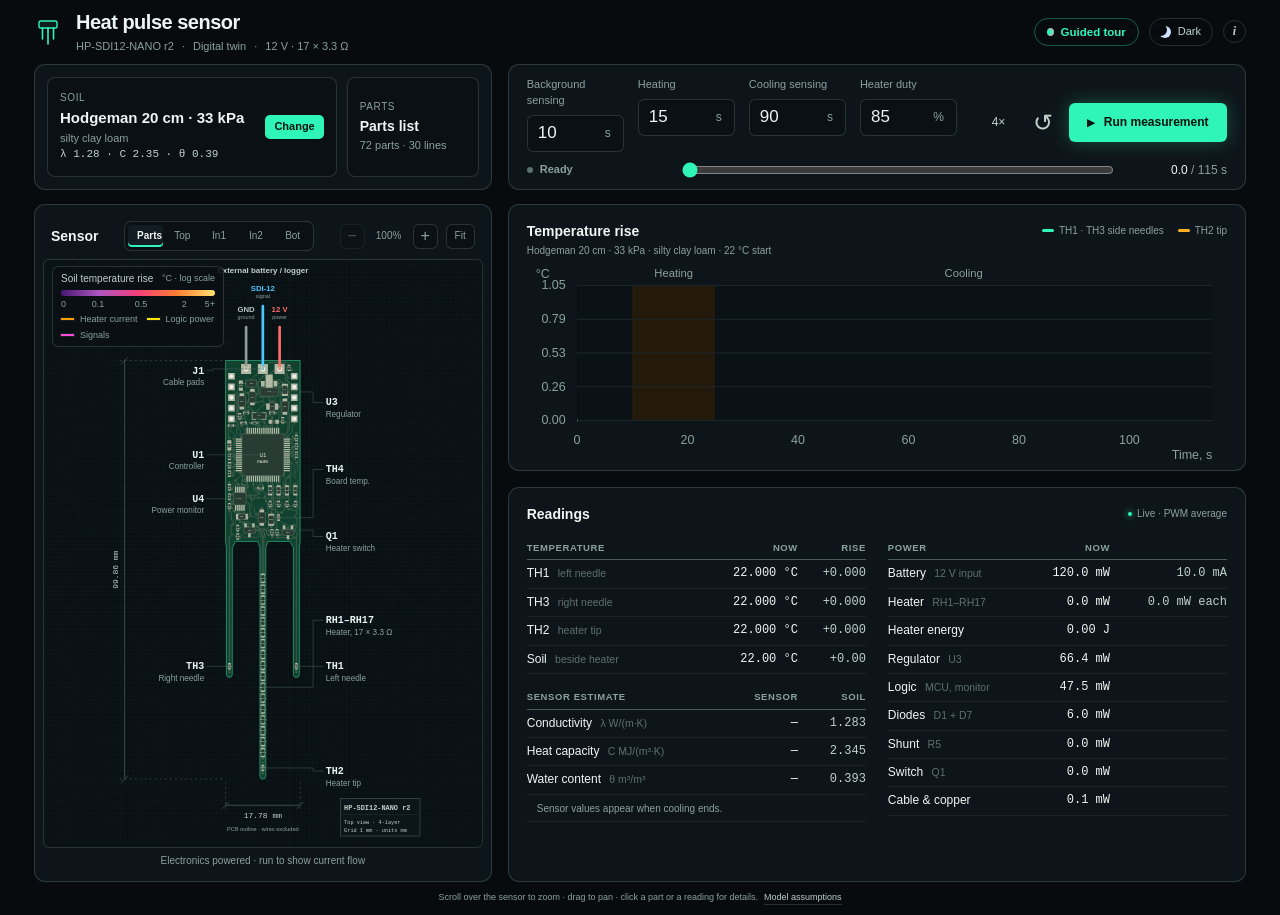
==== commit 76d08108: "Added guided tour" ====
--- a/docs/index.html
+++ b/docs/index.html
@@ -5,6 +5,7 @@
   <meta name="viewport" content="width=device-width, initial-scale=1">
   <title>Heat pulse · Sensor twin</title>
   <link rel="stylesheet" href="sensor.css">
+  <link rel="stylesheet" href="tour.css">
   <script>
     // Theme before first paint: saved choice, else dark. Storage may be unavailable (private mode).
     (function(){var t='dark';try{t=localStorage.getItem('hp-theme')||t;}catch(e){}document.documentElement.dataset.theme=t==='light'?'light':'dark';})();
@@ -18,6 +19,7 @@
       <div><h1>Heat pulse sensor</h1><p>HP-SDI12-NANO r2 <span>·</span> Digital twin <span>·</span> 12 V · 17 × 3.3 Ω</p></div>
     </div>
     <div class="header-meta">
+      <button id="tourButton" class="tour-button" title="Step through one measurement, part by part"><i aria-hidden="true"></i>Guided tour</button>
       <button id="themeToggle" class="theme-toggle" aria-pressed="true" title="Switch between dark and light theme"><span aria-hidden="true" class="theme-icon"></span><span class="theme-text">Dark</span></button>
       <button id="modelInfo" class="info-button" aria-label="About the simulation" title="About the simulation">i</button>
     </div>
@@ -187,6 +189,8 @@
 <script src="sensor-heatmap.js"></script>
 <script src="sensor-board.js"></script>
 <script src="sensor-soil.js"></script>
+<script src="tour.js"></script>
+<script src="tour-steps.js"></script>
 <script src="sensor-ui.js"></script>
 </body>
 </html>
--- a/docs/tour.css
+++ b/docs/tour.css
@@ -0,0 +1,66 @@
+/* Guided tour (tour.js). Works with the dashboard's light and dark themes. */
+:root{--tour-accent:#1f8f6f;--tour-card:#ffffffee;--tour-text:#1d3129;--tour-soft:#4f6558;--tour-muted:#7b8d81;--tour-edge:rgba(31,143,111,.35);--tour-shadow:0 24px 80px rgba(16,40,30,.25)}
+:root[data-theme=dark]{--tour-accent:#2ff5b9;--tour-card:rgba(13,21,26,.94);--tour-text:#eef6f3;--tour-soft:#bfd0cb;--tour-muted:#8aa19c;--tour-edge:rgba(47,245,185,.35);--tour-shadow:0 24px 90px rgba(0,0,0,.6)}
+/* phase colors: power (logic yellow), signal (pink), heat (orange), cool (blue), result (accent) */
+.tour-card{--phase:var(--tour-accent)}
+.tour-card[data-phase=power]{--phase:#e0b400}.tour-card[data-phase=logic]{--phase:#3aa0ff}.tour-card[data-phase=signal]{--phase:#ff4de3}
+.tour-card[data-phase=heat]{--phase:#ff8a00}.tour-card[data-phase=cool]{--phase:#4cc6ff}
+:root[data-theme=dark] .tour-card[data-phase=power]{--phase:#ffe600}
+
+/* Everything except the stage recedes. */
+.tour-blur{filter:blur(6px) saturate(.6);opacity:.28;pointer-events:none;transition:filter .5s,opacity .5s}
+.tour-stage{position:relative;z-index:5;box-shadow:0 0 0 1px var(--tour-edge),0 0 60px rgba(47,245,185,.18);transition:box-shadow .5s}
+.tour-active body{overflow:hidden}
+.tour-active .sensor-footer{opacity:.85}
+
+/* Parts in focus glow; everything else on the board dims a little. */
+#board.tour-mode .part:not(.tour-focus){opacity:.42;transition:opacity .4s}
+/* Focus color: cyan, unused by the board (green PCB) and by the activity highlights (yellow logic,
+   pink signals, orange heater). A slow pulse draws the eye without hiding the part. */
+:root{--tour-focus:#00e5ff}
+#board.tour-mode .part.tour-focus .part-outline{stroke:var(--tour-focus);stroke-width:3px;animation:tour-pulse 1.6s ease-in-out infinite}
+#board.tour-mode .part.tour-focus .part-body{stroke:var(--tour-focus);stroke-width:.12}
+@keyframes tour-pulse{
+  0%,100%{stroke-opacity:1;stroke-width:3px;filter:drop-shadow(0 0 2px var(--tour-focus)) drop-shadow(0 0 6px var(--tour-focus))}
+  50%{stroke-opacity:.45;stroke-width:5px;filter:drop-shadow(0 0 1px var(--tour-focus))}}
+@media(prefers-reduced-motion:reduce){#board.tour-mode .part.tour-focus .part-outline{animation:none;filter:drop-shadow(0 0 3px var(--tour-focus))}}
+
+/* Caption card */
+.tour-card{position:fixed;z-index:20;box-sizing:border-box;padding:22px 24px 18px;border-radius:14px;background:var(--tour-card);color:var(--tour-text);
+  border:1px solid var(--tour-edge);box-shadow:var(--tour-shadow);backdrop-filter:blur(14px);-webkit-backdrop-filter:blur(14px);
+  font-family:inherit;max-height:calc(100vh - 32px);overflow:auto}
+.tour-card::before{content:'';position:absolute;left:0;top:18px;bottom:18px;width:3px;border-radius:0 3px 3px 0;background:var(--phase);box-shadow:0 0 12px var(--phase)}
+.tour-enter{animation:tour-in .45s cubic-bezier(.2,.8,.2,1)}
+@keyframes tour-in{from{opacity:0;transform:translateY(8px)}to{opacity:1;transform:none}}
+.tour-top{display:flex;align-items:center;gap:10px;font-size:11px;color:var(--tour-muted)}
+.tour-kicker{letter-spacing:.8px;text-transform:uppercase;font-weight:600}
+.tour-phase{padding:2px 9px;border-radius:10px;border:1px solid var(--phase);color:var(--phase);font-weight:600;letter-spacing:.3px}
+.tour-count{margin-left:auto;font-variant-numeric:tabular-nums}
+.tour-close{border:0;background:none;color:var(--tour-muted);font-size:20px;line-height:1;width:26px;height:26px;border-radius:6px;cursor:pointer}
+.tour-close:hover{background:rgba(127,127,127,.15);color:var(--tour-text)}
+.tour-title{font-size:22px;line-height:1.25;letter-spacing:-.3px;font-weight:650;margin:12px 0 6px;color:var(--tour-text)}
+.tour-parts span{display:inline-block;font-family:ui-monospace,"Cascadia Mono",Consolas,monospace;font-size:11.5px;color:var(--phase);border:1px solid var(--tour-focus);background:rgba(127,127,127,.1);padding:2px 8px;border-radius:5px}
+.tour-live{margin:12px 0 0;font-family:ui-monospace,"Cascadia Mono",Consolas,monospace;font-size:12px;color:var(--tour-accent)}
+.tour-progress{display:flex;gap:3px;margin-top:18px}
+.tour-progress button{flex:1;height:5px;padding:0;border:0;border-radius:3px;background:rgba(127,127,127,.22);cursor:pointer}
+.tour-progress button.done{background:var(--tour-muted)}
+.tour-progress button.now{background:var(--phase);box-shadow:0 0 8px var(--phase)}
+.tour-progress button:hover{background:var(--tour-soft)}
+.tour-controls{display:flex;align-items:center;gap:10px;margin-top:14px}
+.tour-controls button{border:1px solid rgba(127,127,127,.3);background:transparent;color:var(--tour-text);padding:8px 14px;border-radius:8px;font:inherit;font-size:13px;cursor:pointer}
+.tour-controls button:disabled{opacity:.35;cursor:default}
+.tour-controls .tour-next{margin-left:auto;background:var(--tour-accent);border-color:var(--tour-accent);color:#04140e;font-weight:600;min-width:104px}
+.tour-hint{font-size:11px;color:var(--tour-muted)}
+.tour-hint kbd{font-family:inherit;font-size:10px;padding:1px 5px;border:1px solid rgba(127,127,127,.4);border-bottom-width:2px;border-radius:4px}
+.tour-card-below{max-height:46vh}
+/* Header button */
+.tour-button{display:flex;align-items:center;gap:7px;border:1px solid var(--tour-edge);background:transparent;color:var(--tour-accent);padding:5px 12px;border-radius:14px;font-size:11.5px;font-weight:600;cursor:pointer}
+.tour-button:hover{background:rgba(47,245,185,.1)}
+.tour-button i{width:0;height:0;border-left:7px solid currentColor;border-top:4.5px solid transparent;border-bottom:4.5px solid transparent}
+@media(prefers-reduced-motion:reduce){.tour-enter{animation:none}.tour-blur,.tour-stage{transition:none}}
+/* The floating legend would cover a zoomed-in part; show it only on whole-board steps. */
+.tour-active .sensor-canvas:has(#board.tour-mode) .sensor-footer{opacity:0;pointer-events:none;transition:opacity .4s}
+/* Card sections: plain terms, what happens, why it is here. One style, equal weight, thin dividers. */
+.tour-sec{margin-top:14px;padding-top:12px;border-top:1px solid rgba(127,127,127,.18)}
+.tour-sec span{display:block;font-size:10px;letter-spacing:.8px;text-transform:uppercase;font-weight:600;color:var(--phase);margin-bottom:4px}
+.tour-sec p{margin:0;font-size:13.5px;line-height:1.6;color:var(--tour-text)}
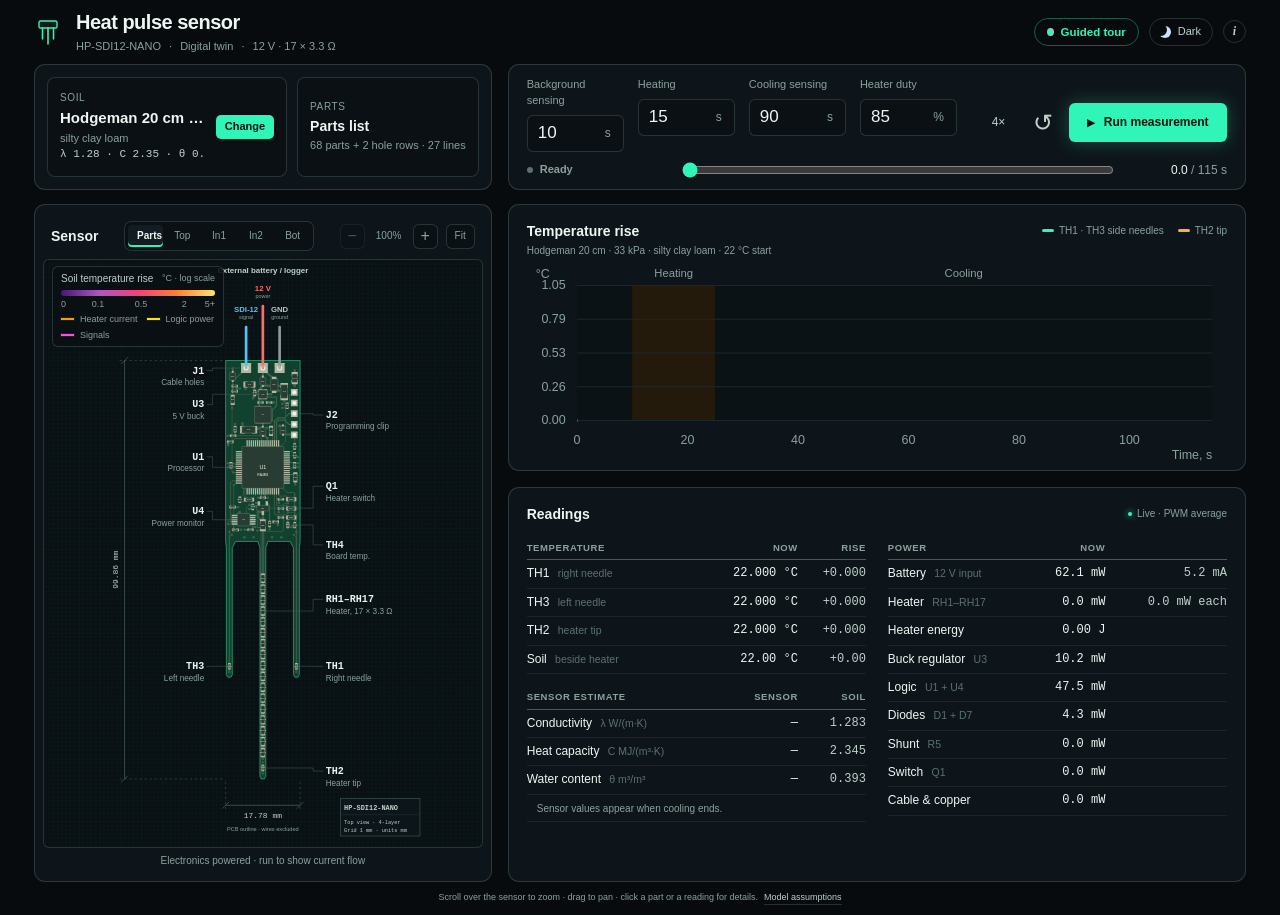
==== commit bc77dc7f: "Update flat-nano and hat to the reviewed designs; refresh the website Boards (both at the Arduino Na" ====
--- a/docs/index.html
+++ b/docs/index.html
@@ -16,7 +16,7 @@
   <header class="header">
     <div class="identity">
       <svg class="mark" viewBox="0 0 28 28" aria-hidden="true"><rect x="5" y="2.5" width="18" height="7" rx="1.6"/><path d="M8.5 9.5v11M14 9.5v16M19.5 9.5v11"/></svg>
-      <div><h1>Heat pulse sensor</h1><p>HP-SDI12-NANO r2 <span>·</span> Digital twin <span>·</span> 12 V · 17 × 3.3 Ω</p></div>
+      <div><h1>Heat pulse sensor</h1><p>HP-SDI12-NANO <span>·</span> Digital twin <span>·</span> 12 V · 17 × 3.3 Ω</p></div>
     </div>
     <div class="header-meta">
       <button id="tourButton" class="tour-button" title="Step through one measurement, part by part"><i aria-hidden="true"></i>Guided tour</button>
@@ -68,7 +68,7 @@
           <button id="view-components" role="tab" aria-selected="true" aria-controls="sensor-view" data-board-view="components">Parts</button>
           <button id="view-top" role="tab" aria-selected="false" aria-controls="sensor-view" data-board-view="top" tabindex="-1" title="Top copper · F.Cu">Top</button>
           <button id="view-inner1" role="tab" aria-selected="false" aria-controls="sensor-view" data-board-view="inner1" tabindex="-1" title="Inner copper 1 · ground plane">In1</button>
-          <button id="view-inner2" role="tab" aria-selected="false" aria-controls="sensor-view" data-board-view="inner2" tabindex="-1" title="Inner copper 2 · +5 V plane">In2</button>
+          <button id="view-inner2" role="tab" aria-selected="false" aria-controls="sensor-view" data-board-view="inner2" tabindex="-1" title="Inner copper 2 · +5 V plane and heater feed">In2</button>
           <button id="view-bottom" role="tab" aria-selected="false" aria-controls="sensor-view" data-board-view="bottom" tabindex="-1" title="Bottom copper · B.Cu">Bot</button>
         </div>
         <div class="board-tools" role="group" aria-label="Sensor zoom"><button id="zoomOut" aria-label="Zoom out" title="Zoom out" disabled>−</button><output id="zoomLevel" aria-live="polite">100%</output><button id="zoomIn" aria-label="Zoom in" title="Zoom in">+</button><button id="zoomFit" title="Fit the whole sensor">Fit</button></div></div>
@@ -100,8 +100,8 @@
           <table class="readings">
             <thead><tr><th scope="col">Temperature</th><th scope="col">Now</th><th scope="col">Rise</th></tr></thead>
             <tbody>
-              <tr><th scope="row"><button data-component="TH1">TH1 <small>left needle</small></button></th><td id="temp-TH1">22.000 °C</td><td id="rise-TH1">+0.000</td></tr>
-              <tr><th scope="row"><button data-component="TH3">TH3 <small>right needle</small></button></th><td id="temp-TH3">22.000 °C</td><td id="rise-TH3">+0.000</td></tr>
+              <tr><th scope="row"><button data-component="TH1">TH1 <small>right needle</small></button></th><td id="temp-TH1">22.000 °C</td><td id="rise-TH1">+0.000</td></tr>
+              <tr><th scope="row"><button data-component="TH3">TH3 <small>left needle</small></button></th><td id="temp-TH3">22.000 °C</td><td id="rise-TH3">+0.000</td></tr>
               <tr><th scope="row"><button data-component="TH2">TH2 <small>heater tip</small></button></th><td id="temp-TH2">22.000 °C</td><td id="rise-TH2">+0.000</td></tr>
               <tr><th scope="row"><button data-component="thermal">Soil <small>beside heater</small></button></th><td id="tempHeatedZone">22.00 °C</td><td id="rise-heatedZone">+0.00</td></tr>
             </tbody>
@@ -116,11 +116,11 @@
           <table class="readings">
             <thead><tr><th scope="col">Power</th><th scope="col">Now</th><th scope="col"></th></tr></thead>
             <tbody>
-              <tr><th scope="row"><button data-component="wiring">Battery <small>12 V input</small></button></th><td id="batteryPower">0.120 W</td><td id="batteryCurrent">10.0 mA</td></tr>
+              <tr><th scope="row"><button data-component="wiring">Battery <small>12 V input</small></button></th><td id="batteryPower">—</td><td id="batteryCurrent">—</td></tr>
               <tr><th scope="row"><button data-component="RH1">Heater <small>RH1–RH17</small></button></th><td id="power-heaters">0.000 W</td><td id="eachHeater">0.0 mW each</td></tr>
               <tr><th scope="row"><button data-component="RH1">Heater energy</button></th><td id="heatEnergy">0.00 J</td><td></td></tr>
-              <tr><th scope="row"><button data-component="U3">Regulator <small>U3</small></button></th><td id="power-regulator">—</td><td></td></tr>
-              <tr><th scope="row"><button data-component="logic">Logic <small>MCU, monitor</small></button></th><td id="power-logic">—</td><td></td></tr>
+              <tr><th scope="row"><button data-component="U3">Buck regulator <small>U3</small></button></th><td id="power-regulator">—</td><td></td></tr>
+              <tr><th scope="row"><button data-component="logic">Logic <small>U1 + U4</small></button></th><td id="power-logic">—</td><td></td></tr>
               <tr><th scope="row"><button data-component="diodes">Diodes <small>D1 + D7</small></button></th><td id="power-diodes">—</td><td></td></tr>
               <tr><th scope="row"><button data-component="R5">Shunt <small>R5</small></button></th><td id="power-shunt">—</td><td></td></tr>
               <tr><th scope="row"><button data-component="Q1">Switch <small>Q1</small></button></th><td id="power-switch">—</td><td></td></tr>
--- a/docs/sensor.css
+++ b/docs/sensor.css
@@ -1,5 +1,5 @@
 :root{font-family:Inter,"Segoe UI",Arial,sans-serif;font-size:14px;line-height:1.45;color:#263b35;background:#f5f7f5;--green:#257663;--muted:#809087;--ink:#203a31;--border:#e0e7e1;--orange:#d59040;--flow-heater:#ff9d00;--flow-power:#ffe600;--flow-signal:#ff4de3}
-*{box-sizing:border-box}body{margin:0}button,input{font:inherit;color:inherit}button{cursor:pointer}button:disabled,input:disabled{cursor:not-allowed;opacity:.45}button{touch-action:manipulation}button:focus-visible,input:focus-visible,a:focus-visible,summary:focus-visible,[role=button]:focus-visible{outline:2px solid #409582;outline-offset:4px}h1,h2,p{margin:0}h1{font-size:20px;line-height:1.25;letter-spacing:-.5px;font-weight:650}h2{font-size:14px;font-weight:650}button,input{border-radius:6px}button{border:0;background:none}input[type=number]{width:100%;min-width:0;background:white;border:0;outline-offset:1px}input[type=range]{accent-color:var(--green);cursor:pointer}.app{max-width:1370px;margin:auto;padding:0 34px}.header{height:94px;display:flex;align-items:center;justify-content:space-between}.identity{display:flex;gap:14px;align-items:center}.identity p{font-size:11px;color:var(--muted);margin-top:4px}.identity p span{margin:0 5px}.mark{width:28px;height:31px;stroke:var(--green);fill:#f5f7f5;stroke-width:1.4}.header-meta{display:flex;align-items:center;gap:22px;color:#6b7f73;font-size:12px}.header-meta>span{display:flex;align-items:center;gap:10px}.header-meta i{width:3px;height:3px;background:#adbbb1;border-radius:50%}.info-button{border:1px solid #ccd9d0;width:23px;height:23px;border-radius:50%;color:#718679;font-family:Georgia,serif;font-style:italic;font-weight:700}.info-button:hover{background:#e8efe9}.experiment{display:flex;gap:24px;align-items:center;flex-wrap:wrap;background:white;border:1px solid var(--border);border-radius:11px;padding:19px 22px 14px;margin-bottom:20px}.timing{display:grid;grid-template-columns:repeat(4,minmax(105px,1fr));gap:26px;flex:1;max-width:640px}.timing-field{position:relative}.timing-field label{display:block;font-size:11px;color:#697d71;margin-bottom:6px}.number-field{display:flex;border:1px solid var(--border);border-radius:6px;align-items:center;background:#fcfdfb;transition:border-color .2s;max-width:170px}.number-field input{background:none;padding:7px 10px;font-size:17px;font-weight:500;font-variant-numeric:tabular-nums}.number-field>span{font-size:12px;color:var(--muted);padding-right:12px}.number-field:focus-within{border-color:var(--green)}.timing-field.active .number-field{border-color:#8ebdaa;background:#f5faf7}.timing-field.active[data-phase=pulse] .number-field{border-color:#ddb06b;background:#fffbf3}.timing-field.active label{color:var(--green)}.timing-field.active[data-phase=pulse] label{color:#a8702c}.run-controls{display:flex;align-items:center;gap:9px;margin-left:auto;padding-top:17px}.start-button{background:var(--green);color:white;padding:11px 17px;font-size:12px;font-weight:600;min-width:158px}.start-button:hover{background:#1a6755}.start-button span{font-size:10px;margin-right:5px}.reset-button{font-size:24px;width:35px;height:38px;line-height:1;color:#647e6e}.reset-button:hover,.speed-button:hover{background:#f0f5ef}.speed-button{min-width:35px;padding:8px 5px;font-size:12px;color:#6a8172}.timeline{display:flex;flex:0 0 100%;gap:18px;align-items:center;margin-top:0}.timeline input{height:14px;flex:1;min-width:40px;margin:0}.timeline output{min-width:95px;text-align:right;font-size:12px;font-variant-numeric:tabular-nums}.timeline output span{color:var(--muted)}.phase{min-width:137px;font-size:11px;font-weight:550;color:#6f8275;display:flex;gap:7px;align-items:center}.phase i{display:block;width:6px;height:6px;border-radius:50%;background:#b6c4b9}.phase[data-state=baseline],.phase[data-state=cooldown]{color:var(--green)}.phase[data-state=baseline] i,.phase[data-state=cooldown] i{background:var(--green)}.phase[data-state=pulse]{color:#b77b31}.phase[data-state=pulse] i{background:#d49140;box-shadow:0 0 0 3px #fcf0dd}.dashboard{display:grid;grid-template-columns:minmax(290px,.78fr) minmax(0,1.6fr);gap:20px;align-items:stretch}.panel{background:white;border:1px solid var(--border);border-radius:11px;min-width:0}.panel-heading{display:flex;align-items:center;justify-content:space-between;gap:12px}.quiet{font-size:10px;color:var(--muted)}.sensor-panel{padding:21px 20px 15px;display:flex;flex-direction:column;min-height:680px;overflow:hidden}.sensor-canvas{flex:1;min-height:570px;display:flex;justify-content:center;align-items:center;margin:9px -15px 0;background:radial-gradient(ellipse at center,#f3f7f0 0%,#fff 65%)}#board{display:block;width:100%;height:100%;min-height:570px;max-height:700px;overflow:visible}.board-legend{display:flex;gap:22px;align-items:center;justify-content:center;font-size:10px;color:#87958b;margin:0 0 7px}.board-legend span{display:flex;gap:6px;align-items:center}.board-legend span:before{content:'';width:13px;height:2px;background:var(--flow-heater);box-shadow:0 0 0 1px #504e4540}.board-legend .legend-logic:before{background:var(--flow-power)}.board-status{text-align:center;font-size:10px;color:#7c8c80;min-height:15px}.board-outline{fill:#265d45;stroke:#184a33;stroke-width:.18}.copper{opacity:.28}.pad{fill:#b3b8a4}.part{cursor:pointer}.part-body{fill:#293c33;stroke:#92a58e;stroke-width:.07}.ntc-part .part-body{fill:#625f52}.part-outline{fill:none;stroke:transparent;stroke-width:.19;pointer-events:none}.part.active .part-outline{stroke:var(--flow-power)}.ntc-part.active .part-outline,#part-Q2.active .part-outline{stroke:var(--flow-signal)}.heater-part.active .part-outline{stroke:var(--flow-heater);stroke-width:.27}.part:hover .part-outline,.part:focus-visible .part-outline,.part.selected .part-outline{stroke:white;stroke-width:.36}.part-label{fill:#eef6df;text-anchor:middle;dominant-baseline:central;font-family:Arial,sans-serif;pointer-events:none}.flow{fill:none;stroke-linecap:round;stroke-linejoin:round;opacity:0;pointer-events:none;stroke-width:.33}.flow.on{opacity:.94}.flow.heater{stroke:var(--flow-heater);stroke-dasharray:1.15 .95;stroke-width:.52;animation:flow 1.1s linear infinite}.flow.logic{stroke:var(--flow-power);stroke-dasharray:1 .7;animation:flow 1.5s linear infinite}.flow.signal{stroke:var(--flow-signal);stroke-dasharray:.6 .8;stroke-width:.25;animation:flow 1.4s linear infinite}.flow.sense{stroke:var(--flow-signal);stroke-width:.2;stroke-dasharray:.4 .5}.paused .flow{animation-play-state:paused}.board-tag{cursor:pointer}.tag-line{fill:none;stroke:#acbcb0;stroke-width:.11;pointer-events:none}.tag-label{fill:#687f6c;font-size:1.68px;font-weight:500}.board-tag:hover .tag-label,.board-tag:focus-visible .tag-label{fill:#206149}.board-tag:hover .tag-line{stroke:#43775c}.readouts{display:flex;flex-direction:column;gap:18px}.temperatures{padding:21px 23px 12px}.thermistors{display:grid;grid-template-columns:repeat(4,minmax(0,1fr));margin:20px 0 22px}.thermistor{padding:0 13px;text-align:left;border-radius:0;border-right:1px solid #e9eee7;min-width:0}.thermistor:first-child{padding-left:0}.thermistor:last-child{border:0;padding-right:0}.thermistor:hover strong{color:var(--green)}.sensor-name{display:block;font-size:10px;font-weight:650;white-space:nowrap}.sensor-name>span{display:block;font-weight:400;color:var(--muted);margin:2px 0 8px;padding-left:11px}.sensor-name i{display:inline-block;width:5px;height:5px;border-radius:50%;margin-right:6px;vertical-align:1px}.th1{background:#297964}.th2{background:#d9923c}.th3{background:#578bbb}.th4{background:#a1ada5}.thermistor strong{display:block;font-size:clamp(20px,2.1vw,29px);font-weight:500;letter-spacing:-1px;font-variant-numeric:tabular-nums;line-height:1.2;transition:color .15s}.thermistor strong span{font-size:16px;color:#8b9b8e;font-weight:400}.thermistor small{display:block;font-size:9px;color:#8a9b8d;margin-top:5px;white-space:nowrap}.chart-heading{display:flex;justify-content:space-between;gap:15px;color:#7d9081;font-size:10px;margin-top:2px}#temperatureChart{width:100%;display:block;margin-top:5px;overflow:visible}.axis-label{font-size:10px;fill:#99a79b}.plot-phase{font-size:9px;fill:#a5b09f}.power-panel{padding:21px 23px 12px;flex:1}.live-label{font-size:10px;color:#8b9d8d;display:flex;gap:5px;align-items:center}.live-label i{width:4px;height:4px;background:#76a68b;border-radius:50%}.power-metrics{display:grid;grid-template-columns:repeat(3,1fr);padding:17px 0 18px;border-bottom:1px solid var(--border)}.power-metrics>div{border-right:1px solid #e9eee7;padding:0 20px}.power-metrics>div:first-child{padding-left:0}.power-metrics>div:last-child{border:0;padding-right:0}.power-metrics>div>span{font-size:10px;color:#7f9183;display:block;margin-bottom:3px}.power-metrics strong{font-weight:500;font-size:26px;letter-spacing:-.5px;font-variant-numeric:tabular-nums}.power-metrics small{font-size:11px;font-weight:400;color:#8da18e;letter-spacing:0}.power-metrics p{font-size:9px;color:#91a091;margin-top:2px}.power-table{margin-top:4px}.power-row{display:flex;align-items:center;justify-content:space-between;width:100%;border-radius:4px;text-align:left;gap:15px;padding:6px 0;font-size:11px;min-height:30px}.power-row:not(.power-labels):hover{background:#f6f9f3}.power-row small{font-size:9px;color:#91a092;margin-left:9px}.power-row strong{font-weight:500;font-variant-numeric:tabular-nums;white-space:nowrap}.power-labels{font-size:9px;color:#9aa79a;min-height:25px;padding-top:10px;padding-bottom:5px}footer{display:flex;justify-content:center;align-items:center;gap:6px;color:#99a699;font-size:9px;padding:16px 0 21px}footer button{padding:0;border-bottom:1px solid #c5d0c3;border-radius:0;font-size:9px;color:#7b8e7c}.input-error{font-size:11px;color:#a34d38;background:#fff6ef;border-radius:4px;padding:8px 12px;flex:0 0 100%;margin-top:-5px}dialog{width:min(490px,calc(100vw - 36px));border:1px solid #d9e2d6;border-radius:13px;padding:25px 28px 27px;box-shadow:0 22px 100px #13311e33;color:var(--ink);max-height:85vh;overflow:auto}dialog::backdrop{background:#18322466;backdrop-filter:blur(3px)}.dialog-header{display:flex;justify-content:space-between;align-items:center;margin-bottom:12px}.ref-badge{font-size:11px;letter-spacing:.6px;font-weight:650;background:#eaf2e8;padding:5px 10px;border-radius:5px;color:#4b7b5a}.close-button{font-size:25px;color:#8a9d8b;line-height:1;width:27px;height:27px}.close-button:hover{background:#f0f4ed}dialog h2{font-size:21px;font-weight:600;letter-spacing:-.5px}.dialog-part{font-size:11px;color:#8b9d8b;margin:6px 0 17px}#dialogDescription{font-size:13px;line-height:1.7;color:#657b67}.dialog-readings{display:grid;grid-template-columns:1fr 1fr;gap:16px 24px;margin-top:22px}.dialog-reading{border-top:1px solid #e5ece2;padding-top:10px}.dialog-reading span{display:block;font-size:10px;color:#91a38e;margin-bottom:3px}.dialog-reading strong{font-size:16px;font-weight:500;word-break:break-word}#dialogExtra{font-size:11px;line-height:1.65;color:#80977e;margin-top:20px}#dialogExtra p{margin-top:9px}#dialogExtra summary{cursor:pointer;color:#597754}#dialogExtra ul{padding-left:18px;margin:0}#dialogExtra li{margin-bottom:8px}#dialogExtra a{color:var(--green)}@keyframes flow{to{stroke-dashoffset:-8.4}}
+*{box-sizing:border-box}body{margin:0}button,input{font:inherit;color:inherit}button{cursor:pointer}button:disabled,input:disabled{cursor:not-allowed;opacity:.45}button{touch-action:manipulation}button:focus-visible,input:focus-visible,a:focus-visible,summary:focus-visible,[role=button]:focus-visible{outline:2px solid #409582;outline-offset:4px}h1,h2,p{margin:0}h1{font-size:20px;line-height:1.25;letter-spacing:-.5px;font-weight:650}h2{font-size:14px;font-weight:650}button,input{border-radius:6px}button{border:0;background:none}input[type=number]{width:100%;min-width:0;background:white;border:0;outline-offset:1px}input[type=range]{accent-color:var(--green);cursor:pointer}.app{max-width:1370px;margin:auto;padding:0 34px}.header{height:94px;display:flex;align-items:center;justify-content:space-between}.identity{display:flex;gap:14px;align-items:center}.identity p{font-size:11px;color:var(--muted);margin-top:4px}.identity p span{margin:0 5px}.mark{width:28px;height:31px;stroke:var(--green);fill:#f5f7f5;stroke-width:1.4}.header-meta{display:flex;align-items:center;gap:22px;color:#6b7f73;font-size:12px}.header-meta>span{display:flex;align-items:center;gap:10px}.header-meta i{width:3px;height:3px;background:#adbbb1;border-radius:50%}.info-button{border:1px solid #ccd9d0;width:23px;height:23px;border-radius:50%;color:#718679;font-family:Georgia,serif;font-style:italic;font-weight:700}.info-button:hover{background:#e8efe9}.experiment{display:flex;gap:24px;align-items:center;flex-wrap:wrap;background:white;border:1px solid var(--border);border-radius:11px;padding:19px 22px 14px;margin-bottom:20px}.timing{display:grid;grid-template-columns:repeat(4,minmax(105px,1fr));gap:26px;flex:1;max-width:640px}.timing-field{position:relative}.timing-field label{display:block;font-size:11px;color:#697d71;margin-bottom:6px}.number-field{display:flex;border:1px solid var(--border);border-radius:6px;align-items:center;background:#fcfdfb;transition:border-color .2s;max-width:170px}.number-field input{background:none;padding:7px 10px;font-size:17px;font-weight:500;font-variant-numeric:tabular-nums}.number-field>span{font-size:12px;color:var(--muted);padding-right:12px}.number-field:focus-within{border-color:var(--green)}.timing-field.active .number-field{border-color:#8ebdaa;background:#f5faf7}.timing-field.active[data-phase=pulse] .number-field{border-color:#ddb06b;background:#fffbf3}.timing-field.active label{color:var(--green)}.timing-field.active[data-phase=pulse] label{color:#a8702c}.run-controls{display:flex;align-items:center;gap:9px;margin-left:auto;padding-top:17px}.start-button{background:var(--green);color:white;padding:11px 17px;font-size:12px;font-weight:600;min-width:158px}.start-button:hover{background:#1a6755}.start-button span{font-size:10px;margin-right:5px}.reset-button{font-size:24px;width:35px;height:38px;line-height:1;color:#647e6e}.reset-button:hover,.speed-button:hover{background:#f0f5ef}.speed-button{min-width:35px;padding:8px 5px;font-size:12px;color:#6a8172}.timeline{display:flex;flex:0 0 100%;gap:18px;align-items:center;margin-top:0}.timeline input{height:14px;flex:1;min-width:40px;margin:0}.timeline output{min-width:95px;text-align:right;font-size:12px;font-variant-numeric:tabular-nums}.timeline output span{color:var(--muted)}.phase{min-width:137px;font-size:11px;font-weight:550;color:#6f8275;display:flex;gap:7px;align-items:center}.phase i{display:block;width:6px;height:6px;border-radius:50%;background:#b6c4b9}.phase[data-state=baseline],.phase[data-state=cooldown]{color:var(--green)}.phase[data-state=baseline] i,.phase[data-state=cooldown] i{background:var(--green)}.phase[data-state=pulse]{color:#b77b31}.phase[data-state=pulse] i{background:#d49140;box-shadow:0 0 0 3px #fcf0dd}.dashboard{display:grid;grid-template-columns:minmax(290px,.78fr) minmax(0,1.6fr);gap:20px;align-items:stretch}.panel{background:white;border:1px solid var(--border);border-radius:11px;min-width:0}.panel-heading{display:flex;align-items:center;justify-content:space-between;gap:12px}.quiet{font-size:10px;color:var(--muted)}.sensor-panel{padding:21px 20px 15px;display:flex;flex-direction:column;min-height:680px;overflow:hidden}.sensor-canvas{flex:1;min-height:570px;display:flex;justify-content:center;align-items:center;margin:9px -15px 0;background:radial-gradient(ellipse at center,#f3f7f0 0%,#fff 65%)}#board{display:block;width:100%;height:100%;min-height:570px;max-height:700px;overflow:visible}.board-legend{display:flex;gap:22px;align-items:center;justify-content:center;font-size:10px;color:#87958b;margin:0 0 7px}.board-legend span{display:flex;gap:6px;align-items:center}.board-legend span:before{content:'';width:13px;height:2px;background:var(--flow-heater);box-shadow:0 0 0 1px #504e4540}.board-legend .legend-logic:before{background:var(--flow-power)}.board-status{text-align:center;font-size:10px;color:#7c8c80;min-height:15px}.board-outline{fill:#265d45;stroke:#184a33;stroke-width:.18}.copper{opacity:.28}.pad{fill:#b3b8a4}.part{cursor:pointer}.part-body{fill:#293c33;stroke:#92a58e;stroke-width:.07}.ntc-part .part-body{fill:#625f52}.part-outline{fill:none;stroke:transparent;stroke-width:.19;pointer-events:none}.part.active .part-outline{stroke:var(--flow-power)}.ntc-part.active .part-outline,#part-R11.active .part-outline,#part-C13.active .part-outline{stroke:var(--flow-signal)}.heater-part.active .part-outline{stroke:var(--flow-heater);stroke-width:.27}.part:hover .part-outline,.part:focus-visible .part-outline,.part.selected .part-outline{stroke:white;stroke-width:.36}.part-label{fill:#eef6df;text-anchor:middle;dominant-baseline:central;font-family:Arial,sans-serif;pointer-events:none}.flow{fill:none;stroke-linecap:round;stroke-linejoin:round;opacity:0;pointer-events:none;stroke-width:.33}.flow.on{opacity:.94}.flow.heater{stroke:var(--flow-heater);stroke-dasharray:1.15 .95;stroke-width:.52;animation:flow 1.1s linear infinite}.flow.logic{stroke:var(--flow-power);stroke-dasharray:1 .7;animation:flow 1.5s linear infinite}.flow.signal{stroke:var(--flow-signal);stroke-dasharray:.6 .8;stroke-width:.25;animation:flow 1.4s linear infinite}.flow.sense{stroke:var(--flow-signal);stroke-width:.2;stroke-dasharray:.4 .5}.paused .flow{animation-play-state:paused}.board-tag{cursor:pointer}.tag-line{fill:none;stroke:#acbcb0;stroke-width:.11;pointer-events:none}.tag-label{fill:#687f6c;font-size:1.68px;font-weight:500}.board-tag:hover .tag-label,.board-tag:focus-visible .tag-label{fill:#206149}.board-tag:hover .tag-line{stroke:#43775c}.readouts{display:flex;flex-direction:column;gap:18px}.temperatures{padding:21px 23px 12px}.thermistors{display:grid;grid-template-columns:repeat(4,minmax(0,1fr));margin:20px 0 22px}.thermistor{padding:0 13px;text-align:left;border-radius:0;border-right:1px solid #e9eee7;min-width:0}.thermistor:first-child{padding-left:0}.thermistor:last-child{border:0;padding-right:0}.thermistor:hover strong{color:var(--green)}.sensor-name{display:block;font-size:10px;font-weight:650;white-space:nowrap}.sensor-name>span{display:block;font-weight:400;color:var(--muted);margin:2px 0 8px;padding-left:11px}.sensor-name i{display:inline-block;width:5px;height:5px;border-radius:50%;margin-right:6px;vertical-align:1px}.th1{background:#297964}.th2{background:#d9923c}.th3{background:#578bbb}.th4{background:#a1ada5}.thermistor strong{display:block;font-size:clamp(20px,2.1vw,29px);font-weight:500;letter-spacing:-1px;font-variant-numeric:tabular-nums;line-height:1.2;transition:color .15s}.thermistor strong span{font-size:16px;color:#8b9b8e;font-weight:400}.thermistor small{display:block;font-size:9px;color:#8a9b8d;margin-top:5px;white-space:nowrap}.chart-heading{display:flex;justify-content:space-between;gap:15px;color:#7d9081;font-size:10px;margin-top:2px}#temperatureChart{width:100%;display:block;margin-top:5px;overflow:visible}.axis-label{font-size:10px;fill:#99a79b}.plot-phase{font-size:9px;fill:#a5b09f}.power-panel{padding:21px 23px 12px;flex:1}.live-label{font-size:10px;color:#8b9d8d;display:flex;gap:5px;align-items:center}.live-label i{width:4px;height:4px;background:#76a68b;border-radius:50%}.power-metrics{display:grid;grid-template-columns:repeat(3,1fr);padding:17px 0 18px;border-bottom:1px solid var(--border)}.power-metrics>div{border-right:1px solid #e9eee7;padding:0 20px}.power-metrics>div:first-child{padding-left:0}.power-metrics>div:last-child{border:0;padding-right:0}.power-metrics>div>span{font-size:10px;color:#7f9183;display:block;margin-bottom:3px}.power-metrics strong{font-weight:500;font-size:26px;letter-spacing:-.5px;font-variant-numeric:tabular-nums}.power-metrics small{font-size:11px;font-weight:400;color:#8da18e;letter-spacing:0}.power-metrics p{font-size:9px;color:#91a091;margin-top:2px}.power-table{margin-top:4px}.power-row{display:flex;align-items:center;justify-content:space-between;width:100%;border-radius:4px;text-align:left;gap:15px;padding:6px 0;font-size:11px;min-height:30px}.power-row:not(.power-labels):hover{background:#f6f9f3}.power-row small{font-size:9px;color:#91a092;margin-left:9px}.power-row strong{font-weight:500;font-variant-numeric:tabular-nums;white-space:nowrap}.power-labels{font-size:9px;color:#9aa79a;min-height:25px;padding-top:10px;padding-bottom:5px}footer{display:flex;justify-content:center;align-items:center;gap:6px;color:#99a699;font-size:9px;padding:16px 0 21px}footer button{padding:0;border-bottom:1px solid #c5d0c3;border-radius:0;font-size:9px;color:#7b8e7c}.input-error{font-size:11px;color:#a34d38;background:#fff6ef;border-radius:4px;padding:8px 12px;flex:0 0 100%;margin-top:-5px}dialog{width:min(490px,calc(100vw - 36px));border:1px solid #d9e2d6;border-radius:13px;padding:25px 28px 27px;box-shadow:0 22px 100px #13311e33;color:var(--ink);max-height:85vh;overflow:auto}dialog::backdrop{background:#18322466;backdrop-filter:blur(3px)}.dialog-header{display:flex;justify-content:space-between;align-items:center;margin-bottom:12px}.ref-badge{font-size:11px;letter-spacing:.6px;font-weight:650;background:#eaf2e8;padding:5px 10px;border-radius:5px;color:#4b7b5a}.close-button{font-size:25px;color:#8a9d8b;line-height:1;width:27px;height:27px}.close-button:hover{background:#f0f4ed}dialog h2{font-size:21px;font-weight:600;letter-spacing:-.5px}.dialog-part{font-size:11px;color:#8b9d8b;margin:6px 0 17px}#dialogDescription{font-size:13px;line-height:1.7;color:#657b67}.dialog-readings{display:grid;grid-template-columns:1fr 1fr;gap:16px 24px;margin-top:22px}.dialog-reading{border-top:1px solid #e5ece2;padding-top:10px}.dialog-reading span{display:block;font-size:10px;color:#91a38e;margin-bottom:3px}.dialog-reading strong{font-size:16px;font-weight:500;word-break:break-word}#dialogExtra{font-size:11px;line-height:1.65;color:#80977e;margin-top:20px}#dialogExtra p{margin-top:9px}#dialogExtra summary{cursor:pointer;color:#597754}#dialogExtra ul{padding-left:18px;margin:0}#dialogExtra li{margin-bottom:8px}#dialogExtra a{color:var(--green)}@keyframes flow{to{stroke-dashoffset:-8.4}}
 /* Keep the working readings together at typical desktop heights. */
 .board-tools{display:flex;align-items:center;gap:5px;color:#738878}.board-tools button{width:25px;height:25px;border:1px solid #e0e7de;background:#fff;font-size:16px;line-height:1;padding:0}.board-tools button:hover{background:#eef4ed;border-color:#b6caba}.board-tools #zoomFit{width:auto;padding:0 8px;margin-left:3px;font-size:10px}.board-tools output{min-width:38px;text-align:center;font-size:10px;font-variant-numeric:tabular-nums}.sensor-canvas{position:relative;overflow:hidden}#board{overflow:hidden;user-select:none}#board.zoomed{cursor:grab}#board.is-panning,#board.is-panning *{cursor:grabbing!important}.board-legend{gap:15px}.board-legend .legend-signal:before{background:var(--flow-signal)}
 /* Suppress browser SVG focus rings; use a thin rectangular border on the part itself. */
@@ -10,7 +10,7 @@
 body{min-width:1024px}
 .board-tabs{display:flex;flex-wrap:nowrap;gap:2px;padding:3px;background:#f2f5f1;border:1px solid #e5ebe2;border-radius:7px;margin:12px 0 0}.board-tabs button{flex:1;min-width:0;padding:6px 4px;font-size:10px;color:#7b8a7b;border-radius:4px;white-space:nowrap}.board-tabs button[aria-selected=true]{background:#fff;color:#274c3c;box-shadow:0 1px 3px #243d3115;font-weight:600}.board-tabs button:hover{color:#274c3c}.layer-note{font-size:9px;text-align:center;color:#849284;margin-top:7px;pointer-events:none}
 #board[data-view=components] .copper-detail{display:none}
-#board:not([data-view=components]) .part,#board:not([data-view=components]) .component-only,#board:not([data-view=components]) .connector-wires{display:none}
+#board:not([data-view=components]) .part,#board:not([data-view=components]) .component-only,#board:not([data-view=components]) .cable-wires{display:none}
 #board[data-view=top] [data-copper-layers]:not([data-copper-layers~=top]),#board[data-view=inner1] [data-copper-layers]:not([data-copper-layers~=inner1]),#board[data-view=inner2] [data-copper-layers]:not([data-copper-layers~=inner2]),#board[data-view=bottom] [data-copper-layers]:not([data-copper-layers~=bottom]){display:none}
 #board[data-view=components] [data-copper-layers]:not([data-copper-layers~=top]):not([data-copper-layers~=bottom]){display:none}
 #board:not([data-view=components]) .board-outline{fill:#213c31}#board:not([data-view=components]) .copper{opacity:.8}
@@ -29,7 +29,7 @@
 .thermal-ticks{position:relative;display:block;height:17px;margin-top:3px;color:#8c7c90;font-size:9px;font-variant-numeric:tabular-nums}.thermal-ticks span{position:absolute;transform:translateX(-50%)}.thermal-ticks span:first-child{transform:none}.thermal-ticks span:last-child{transform:translateX(-100%)}
 .heated-zone-reading{display:flex;justify-content:space-between;align-items:center;gap:10px;text-align:left;width:100%;padding:10px 12px;margin-bottom:13px;background:#fcf6f8;border:1px solid #f0e1e8;border-radius:7px;color:#7c4164;font-size:11px}
 .heated-zone-reading:hover{background:#f8edf3}.heated-zone-reading>span>small{display:block;color:#9b7f90;font-size:9px;margin-top:3px}.heated-zone-reading i{display:inline-block;width:7px;height:7px;border-radius:50%;background:#e13f6b;margin-right:6px}.heated-zone-reading strong{font-size:22px;font-weight:550;font-variant-numeric:tabular-nums;white-space:nowrap}.heated-zone-reading strong small{font-size:11px;font-weight:400}
-/* Keep the new thermal readout and all power rows in a desktop-height viewport. */
+/* Keep the thermal readout and all power rows in a desktop-height viewport. */
 .heated-zone-reading{padding:6px 11px;margin-bottom:9px}.heated-zone-reading strong{font-size:21px}
 .thermistors{margin-top:10px;margin-bottom:10px}.sensor-canvas,#board{min-height:430px;max-height:465px}
 .thermal-legend{padding-top:5px;padding-bottom:3px;margin-bottom:8px}.thermal-legend-title{margin-bottom:4px}.thermal-ticks{height:14px}
@@ -253,8 +253,8 @@
 :root[data-theme=dark] .phase-bg{fill:#0b1216}:root[data-theme=dark] .phase-bg.phase-heating{fill:#241a0b}
 :root[data-theme=dark] .chart-grid{stroke:#1a272c}
 :root[data-theme=dark] :is(.axis-label,.plot-phase){fill:var(--muted)}
-:root[data-theme=dark] .trace-tempL{stroke:var(--neon-mint);filter:drop-shadow(0 0 3px rgba(47,245,185,.55))}
-:root[data-theme=dark] .trace-tempR{stroke:var(--neon-blue)}
+:root[data-theme=dark] .trace-tempTH1{stroke:var(--neon-mint);filter:drop-shadow(0 0 3px rgba(47,245,185,.55))}
+:root[data-theme=dark] .trace-tempTH3{stroke:var(--neon-blue)}
 :root[data-theme=dark] .trace-tempTip{stroke:var(--neon-amber);filter:drop-shadow(0 0 3px rgba(255,178,36,.5))}
 :root[data-theme=dark] .chart-cursor{stroke:var(--soft)}
 /* Readings table */
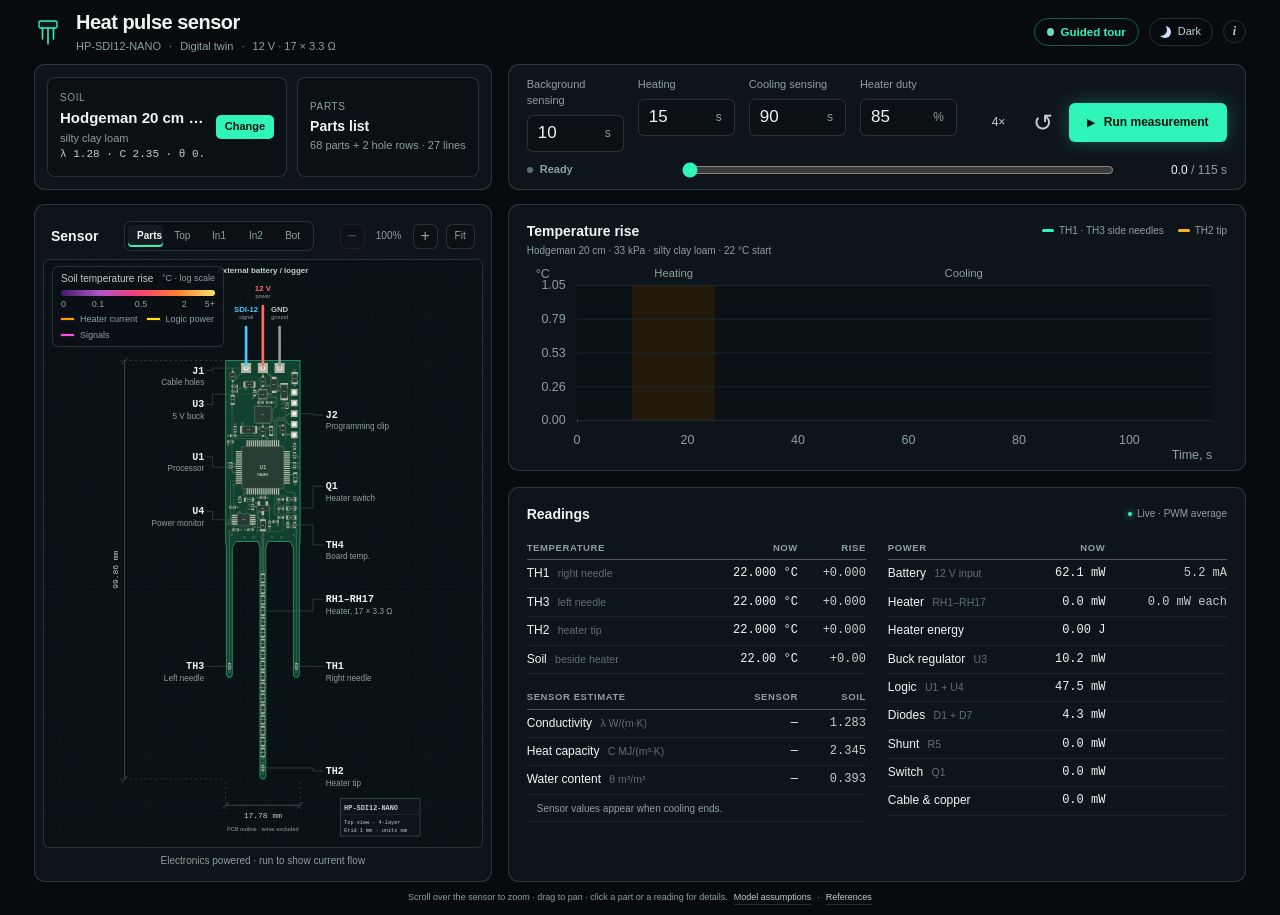
==== commit 8aae9267: "Twin: colormap to the sensor head, references dialog, visible thermistor readings - The soil colorma" ====
--- a/docs/index.html
+++ b/docs/index.html
@@ -131,7 +131,7 @@
       </section>
     </div>
   </main>
-  <footer>Scroll over the sensor to zoom · drag to pan · click a part or a reading for details. <button id="modelNotes">Model assumptions</button></footer>
+  <footer>Scroll over the sensor to zoom · drag to pan · click a part or a reading for details. <button id="modelNotes">Model assumptions</button> · <button id="referencesButton">References</button></footer>
 </div>
 
 <dialog id="componentDialog" aria-labelledby="dialogTitle">
@@ -141,6 +141,24 @@
   <p id="dialogDescription"></p>
   <div id="dialogReadings" class="dialog-readings"></div>
   <div id="dialogExtra"></div>
+</dialog>
+
+<dialog id="referencesDialog" class="wide-dialog references-dialog" aria-labelledby="referencesTitle">
+  <div class="dialog-header"><h2 id="referencesTitle">References</h2><button class="close-button" data-close aria-label="Close references">×</button></div>
+  <p class="dialog-part">Methods and data behind the thermal model, the sensor estimate and the soil library. The twin uses these solutions in their ideal form: uniform soil, perfect contact, and no heat stored in the needles, epoxy or board.</p>
+  <ol class="references">
+    <li>Blackwell, J. H. (1954). A transient-flow method for determination of thermal constants of insulating materials in bulk. Part I—Theory. <i>Journal of Applied Physics</i>, 25, 137–144. <a href="https://doi.org/10.1063/1.1721592" target="_blank" rel="noopener">doi:10.1063/1.1721592</a><span class="ref-use">The line-source theory behind transient needle probes: a long, thin heater warming the surrounding material.</span></li>
+    <li>Carslaw, H. S., &amp; Jaeger, J. C. (1959). <i>Conduction of heat in solids</i> (2nd ed.). Oxford University Press.<span class="ref-use">The temperature field around the heater. Each of the 17 heater resistors is a point source in uniform soil, switched on for the heating time; summing them gives the soil colormap and the TH1, TH2 and TH3 curves.</span></li>
+    <li>Campbell, G. S., Calissendorff, C., &amp; Williams, J. H. (1991). Probe for measuring soil specific heat using a heat-pulse method. <i>Soil Science Society of America Journal</i>, 55, 291–293. <a href="https://doi.org/10.2136/sssaj1991.03615995005500010052x" target="_blank" rel="noopener">doi:10.2136/sssaj1991.03615995005500010052x</a><span class="ref-use">The dual-probe idea: a heater needle and a temperature needle a fixed distance apart.</span></li>
+    <li>Kluitenberg, G. J., Ham, J. M., &amp; Bristow, K. L. (1993). Error analysis of the heat pulse method for measuring soil volumetric heat capacity. <i>Soil Science Society of America Journal</i>, 57, 1444–1451. <a href="https://doi.org/10.2136/sssaj1993.03615995005700060008x" target="_blank" rel="noopener">doi:10.2136/sssaj1993.03615995005700060008x</a><span class="ref-use">The pulsed infinite line-source solution for a heat pulse of finite length, and why the needle spacing dominates the heat-capacity error.</span></li>
+    <li>Bristow, K. L., Kluitenberg, G. J., &amp; Horton, R. (1994). Measurement of soil thermal properties with a dual-probe heat-pulse technique. <i>Soil Science Society of America Journal</i>, 58, 1288–1294. <a href="https://doi.org/10.2136/sssaj1994.03615995005800050002x" target="_blank" rel="noopener">doi:10.2136/sssaj1994.03615995005800050002x</a><span class="ref-use">The sensor estimate: conductivity and heat capacity from the side-needle temperature rise.</span></li>
+    <li>Kluitenberg, G. J., Bristow, K. L., &amp; Das, B. S. (1995). Error analysis of heat pulse method for measuring soil heat capacity, diffusivity, and conductivity. <i>Soil Science Society of America Journal</i>, 59, 719–726. <a href="https://doi.org/10.2136/sssaj1995.03615995005900030013x" target="_blank" rel="noopener">doi:10.2136/sssaj1995.03615995005900030013x</a><span class="ref-use">How errors in needle spacing, timing and heat input carry into all three properties that the sensor estimate reports.</span></li>
+    <li>Bristow, K. L., Bilskie, J. R., Kluitenberg, G. J., &amp; Horton, R. (1995). Comparison of techniques for extracting soil thermal properties from dual-probe heat-pulse data. <i>Soil Science</i>, 160, 1–7. <a href="https://doi.org/10.1097/00010694-199507000-00001" target="_blank" rel="noopener">doi:10.1097/00010694-199507000-00001</a><span class="ref-use">How the properties are extracted: the twin fits the whole temperature-rise curve by nonlinear least squares.</span></li>
+    <li>Knight, J. H., &amp; Kluitenberg, G. J. (2004). Simplified computational approach for dual-probe heat-pulse method. <i>Soil Science Society of America Journal</i>, 68, 447–449. <a href="https://doi.org/10.2136/sssaj2004.4470" target="_blank" rel="noopener">doi:10.2136/sssaj2004.4470</a><span class="ref-use">Simplified calculation of the pulsed line-source solution used to analyze dual-probe data.</span></li>
+    <li>Knight, J. H., Kluitenberg, G. J., Kamai, T., &amp; Hopmans, J. W. (2012). Semianalytical solution for dual-probe heat-pulse applications that accounts for probe radius and heat capacity. <i>Vadose Zone Journal</i>, 11(2). <a href="https://doi.org/10.2136/vzj2011.0112" target="_blank" rel="noopener">doi:10.2136/vzj2011.0112</a><span class="ref-use">What the ideal line source leaves out: the needles' own radius and heat capacity, which the twin neglects.</span></li>
+    <li>de Vries, D. A. (1963). Thermal properties of soils. In W. R. van Wijk (Ed.), <i>Physics of plant environment</i> (pp. 210–235). North-Holland.<span class="ref-use">Converting heat capacity to water content: C = ρ<sub>b</sub>·c<sub>s</sub> + θ·C<sub>w</sub>.</span></li>
+    <li>Parker, N., Kluitenberg, G. J., Redmond, C., &amp; Patrignani, A. (2022). A database of soil physical properties for the Kansas Mesonet. <i>Soil Science Society of America Journal</i>, 86, 1495–1508. <a href="https://doi.org/10.1002/saj2.20465" target="_blank" rel="noopener">doi:10.1002/saj2.20465</a><span class="ref-use">The Kansas Mesonet soil cores and their KD2 Pro readings in Select soil.</span></li>
+  </ol>
 </dialog>
 
 <dialog id="partsDialog" class="wide-dialog" aria-labelledby="partsTitle">
--- a/docs/sensor.css
+++ b/docs/sensor.css
@@ -4,7 +4,10 @@
 .board-tools{display:flex;align-items:center;gap:5px;color:#738878}.board-tools button{width:25px;height:25px;border:1px solid #e0e7de;background:#fff;font-size:16px;line-height:1;padding:0}.board-tools button:hover{background:#eef4ed;border-color:#b6caba}.board-tools #zoomFit{width:auto;padding:0 8px;margin-left:3px;font-size:10px}.board-tools output{min-width:38px;text-align:center;font-size:10px;font-variant-numeric:tabular-nums}.sensor-canvas{position:relative;overflow:hidden}#board{overflow:hidden;user-select:none}#board.zoomed{cursor:grab}#board.is-panning,#board.is-panning *{cursor:grabbing!important}.board-legend{gap:15px}.board-legend .legend-signal:before{background:var(--flow-signal)}
 /* Suppress browser SVG focus rings; use a thin rectangular border on the part itself. */
 .part:focus,.part:focus-visible,.board-tag:focus,.board-tag:focus-visible{outline:none!important;filter:none}.part-outline{fill:none!important;stroke-width:1px;vector-effect:non-scaling-stroke;rx:0;ry:0}.heater-part.active .part-outline{stroke-width:1.1px}.part:hover .part-outline,.part:focus .part-outline,.part:focus-visible .part-outline,.part.selected .part-outline{fill:none!important;stroke:#f5d48a;stroke-width:1.6px;filter:none}.board-tag.selected .tag-label{fill:#2d6b4c;font-weight:650}
-.flow.logic{--route-color:var(--flow-power)}.flow.signal,.flow.sense{--route-color:var(--flow-signal)}.route-segment{stroke:var(--route-color);stroke-width:var(--trace-width)}.route-via{fill:var(--route-color);stroke:none}.flow.activity-only{stroke-dasharray:none;animation:trace-activity 1.25s ease-in-out infinite}.flow.activity-only .route-segment{stroke-dasharray:none}@keyframes trace-activity{0%,100%{stroke-opacity:.5;fill-opacity:.5}50%{stroke-opacity:1;fill-opacity:1}}
+.flow.logic{--route-color:var(--flow-power)}.flow.signal,.flow.sense{--route-color:var(--flow-signal)}.route-segment{stroke:var(--route-color);stroke-width:var(--trace-width)}.route-via{fill:var(--route-color);stroke:none}.flow.activity-only{stroke-dasharray:none;animation:trace-activity 1.25s ease-in-out infinite}.flow.activity-only .route-segment{stroke-dasharray:none}
+.flow.on.sampling{opacity:.3;animation-name:none;stroke-opacity:1}
+.flow.on.reading{opacity:1;animation-name:none;stroke-opacity:1}
+.flow.reading .route-segment{stroke-width:calc(var(--trace-width) * 1.8)}@keyframes trace-activity{0%,100%{stroke-opacity:.5;fill-opacity:.5}50%{stroke-opacity:1;fill-opacity:1}}
 .route-segment.undirected{stroke-dasharray:none}
 .paused .flow{animation-play-state:paused}
 body{min-width:1024px}
@@ -93,6 +96,13 @@
 /* Dialogs */
 .wide-dialog{width:min(1140px,calc(100vw - 40px));max-height:90vh;padding:22px 26px 22px}
 .wide-dialog .dialog-header{margin-bottom:6px}
+.references-dialog{width:min(760px,calc(100vw - 40px))}
+.references{margin:0;padding-left:20px;display:grid;gap:13px;font-size:12.5px;line-height:1.55}
+.references a{color:#3f7a5a;word-break:break-all}
+.references .ref-use{display:block;margin-top:2px;font-size:11.5px;color:#80977e}
+.link-button{padding:0;border:0;border-bottom:1px solid currentColor;background:none;color:#3f7a5a;font-size:inherit}
+:root[data-theme=dark] .references a,:root[data-theme=dark] .link-button{color:var(--neon-mint)}
+:root[data-theme=dark] .references .ref-use{color:var(--muted)}
 .dialog-actions{display:flex;justify-content:flex-end;margin-top:14px}.dialog-actions .start-button{min-width:110px}
 .parts-scroll{max-height:68vh;overflow:auto;border:1px solid var(--line);border-radius:6px;margin-top:10px}
 .parts-table{width:100%;border-collapse:collapse;font-size:11.5px}
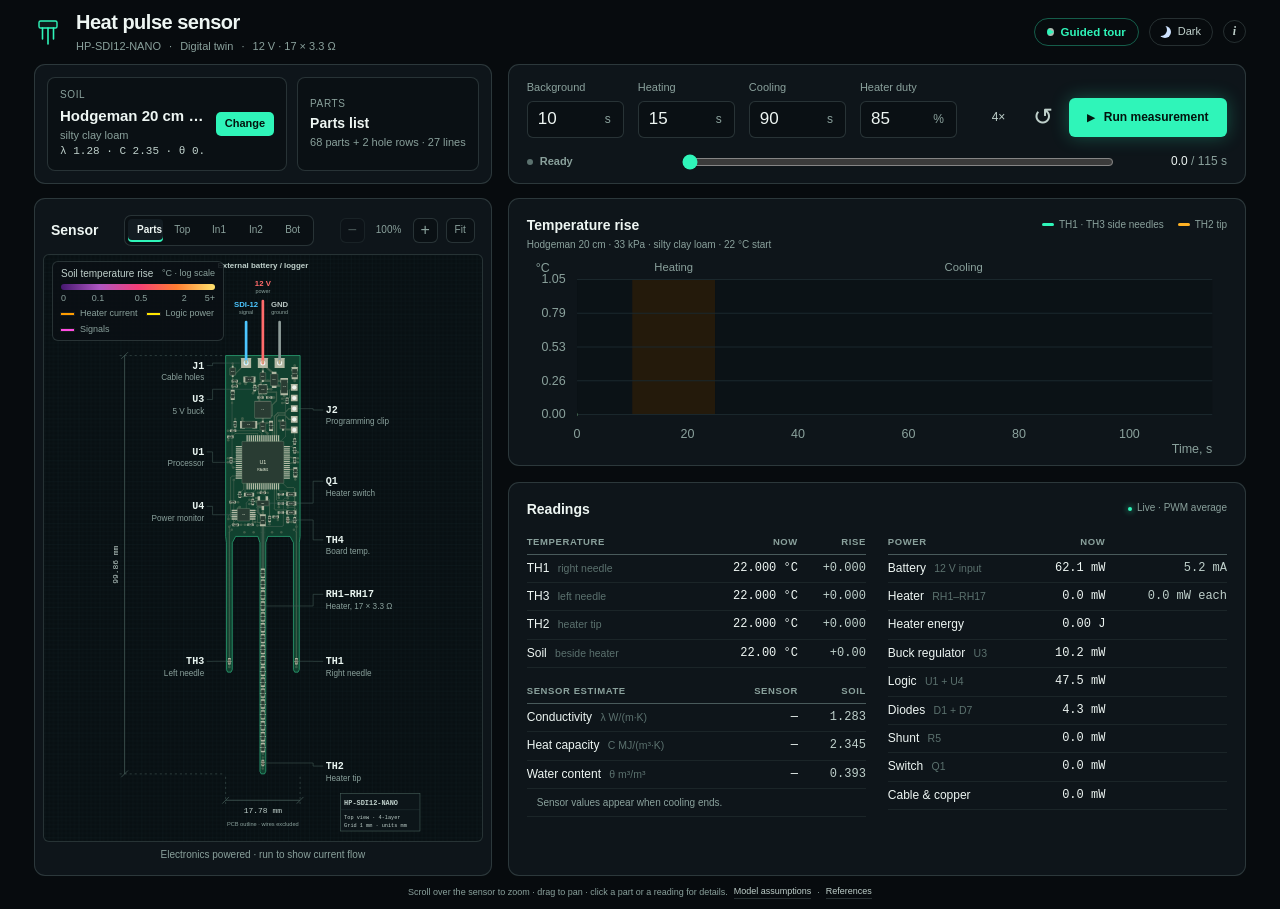
==== commit cfca3ef9: "Twin: shorter timing labels so they fit on one line on laptops "Background sensing" and "Cooling sen" ====
--- a/docs/index.html
+++ b/docs/index.html
@@ -42,9 +42,9 @@
   </section>
   <section class="experiment" aria-label="Measurement controls">
     <form id="timingForm" class="timing" novalidate>
-      <div class="timing-field" data-phase="baseline"><label for="baselineS">Background sensing</label><div class="number-field"><input id="baselineS" type="number" min="1" max="60" step="1" value="10" inputmode="numeric" required><span>s</span></div></div>
+      <div class="timing-field" data-phase="baseline"><label for="baselineS" title="Background sensing: temperatures recorded before heating">Background</label><div class="number-field"><input id="baselineS" type="number" min="1" max="60" step="1" value="10" inputmode="numeric" required><span>s</span></div></div>
       <div class="timing-field" data-phase="pulse"><label for="pulseS">Heating</label><div class="number-field"><input id="pulseS" type="number" min="8" max="15" step="1" value="15" inputmode="numeric" required><span>s</span></div></div>
-      <div class="timing-field" data-phase="cooldown"><label for="cooldownS">Cooling sensing</label><div class="number-field"><input id="cooldownS" type="number" min="1" max="600" step="1" value="90" inputmode="numeric" required><span>s</span></div></div>
+      <div class="timing-field" data-phase="cooldown"><label for="cooldownS" title="Cooling sensing: temperatures recorded after the heater switches off">Cooling</label><div class="number-field"><input id="cooldownS" type="number" min="1" max="600" step="1" value="90" inputmode="numeric" required><span>s</span></div></div>
       <div class="timing-field" data-phase="pulse"><label for="dutyPct">Heater duty</label><div class="number-field"><input id="dutyPct" type="number" min="0" max="100" step="1" value="85" inputmode="numeric" required><span>%</span></div></div>
     </form>
     <div class="run-controls">
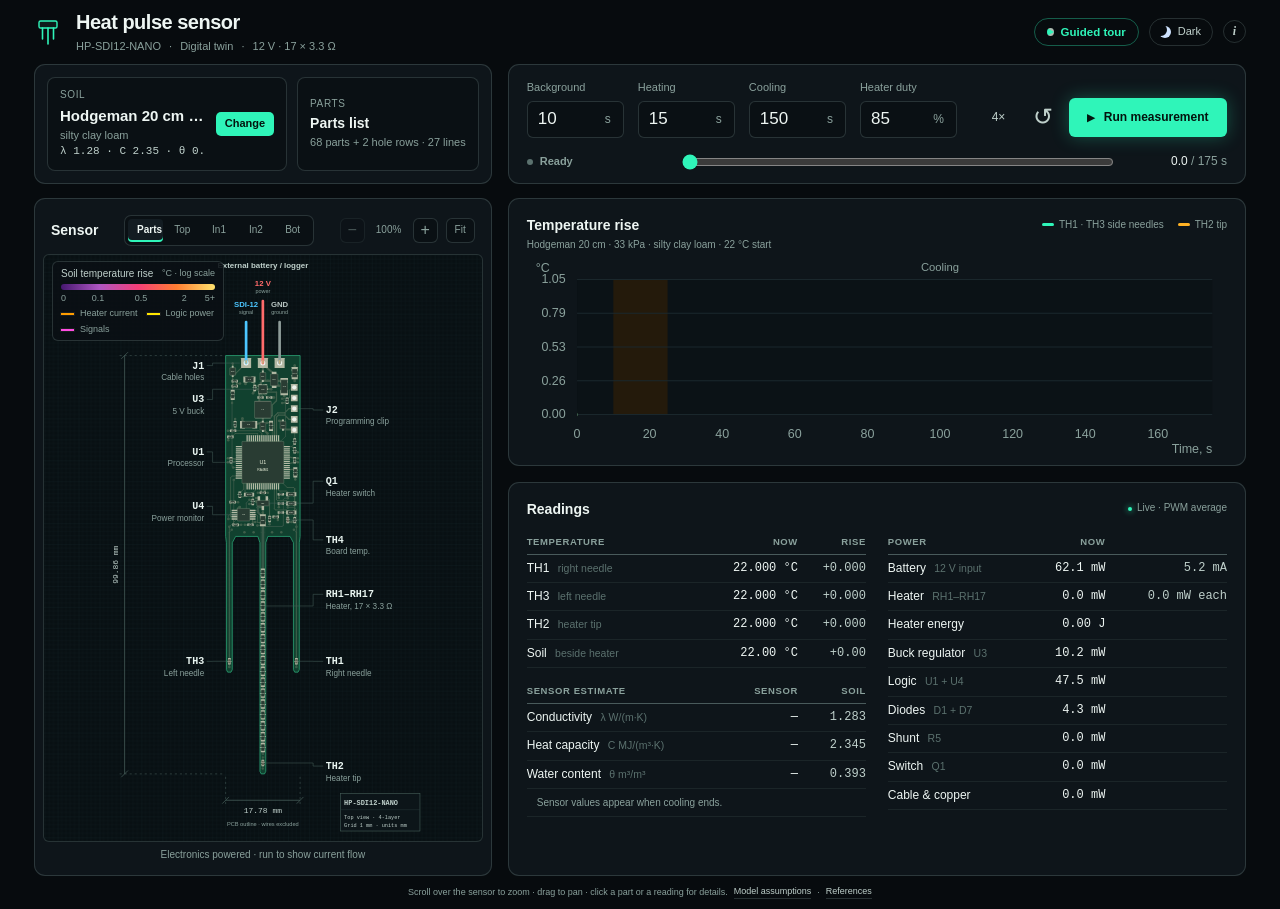
==== commit 95af1d4b: "Twin: effective heater length, fit to just past the peak, 150 s cooling - Sensor estimate divides he" ====
--- a/docs/index.html
+++ b/docs/index.html
@@ -44,7 +44,7 @@
     <form id="timingForm" class="timing" novalidate>
       <div class="timing-field" data-phase="baseline"><label for="baselineS" title="Background sensing: temperatures recorded before heating">Background</label><div class="number-field"><input id="baselineS" type="number" min="1" max="60" step="1" value="10" inputmode="numeric" required><span>s</span></div></div>
       <div class="timing-field" data-phase="pulse"><label for="pulseS">Heating</label><div class="number-field"><input id="pulseS" type="number" min="8" max="15" step="1" value="15" inputmode="numeric" required><span>s</span></div></div>
-      <div class="timing-field" data-phase="cooldown"><label for="cooldownS" title="Cooling sensing: temperatures recorded after the heater switches off">Cooling</label><div class="number-field"><input id="cooldownS" type="number" min="1" max="600" step="1" value="90" inputmode="numeric" required><span>s</span></div></div>
+      <div class="timing-field" data-phase="cooldown"><label for="cooldownS" title="Cooling sensing: temperatures recorded after the heater switches off">Cooling</label><div class="number-field"><input id="cooldownS" type="number" min="1" max="600" step="1" value="150" inputmode="numeric" required><span>s</span></div></div>
       <div class="timing-field" data-phase="pulse"><label for="dutyPct">Heater duty</label><div class="number-field"><input id="dutyPct" type="number" min="0" max="100" step="1" value="85" inputmode="numeric" required><span>%</span></div></div>
     </form>
     <div class="run-controls">
@@ -55,8 +55,8 @@
     <p id="inputError" class="input-error" role="alert" hidden></p>
     <div class="timeline">
       <span id="phase" class="phase" data-state="idle"><i></i> Ready</span>
-      <input id="time" type="range" min="0" max="115" step="0.01" value="0" aria-label="Measurement time">
-      <output id="clock">0.0 <span>/ 115 s</span></output>
+      <input id="time" type="range" min="0" max="175" step="0.01" value="0" aria-label="Measurement time">
+      <output id="clock">0.0 <span>/ 175 s</span></output>
     </div>
   </section>
   </div>
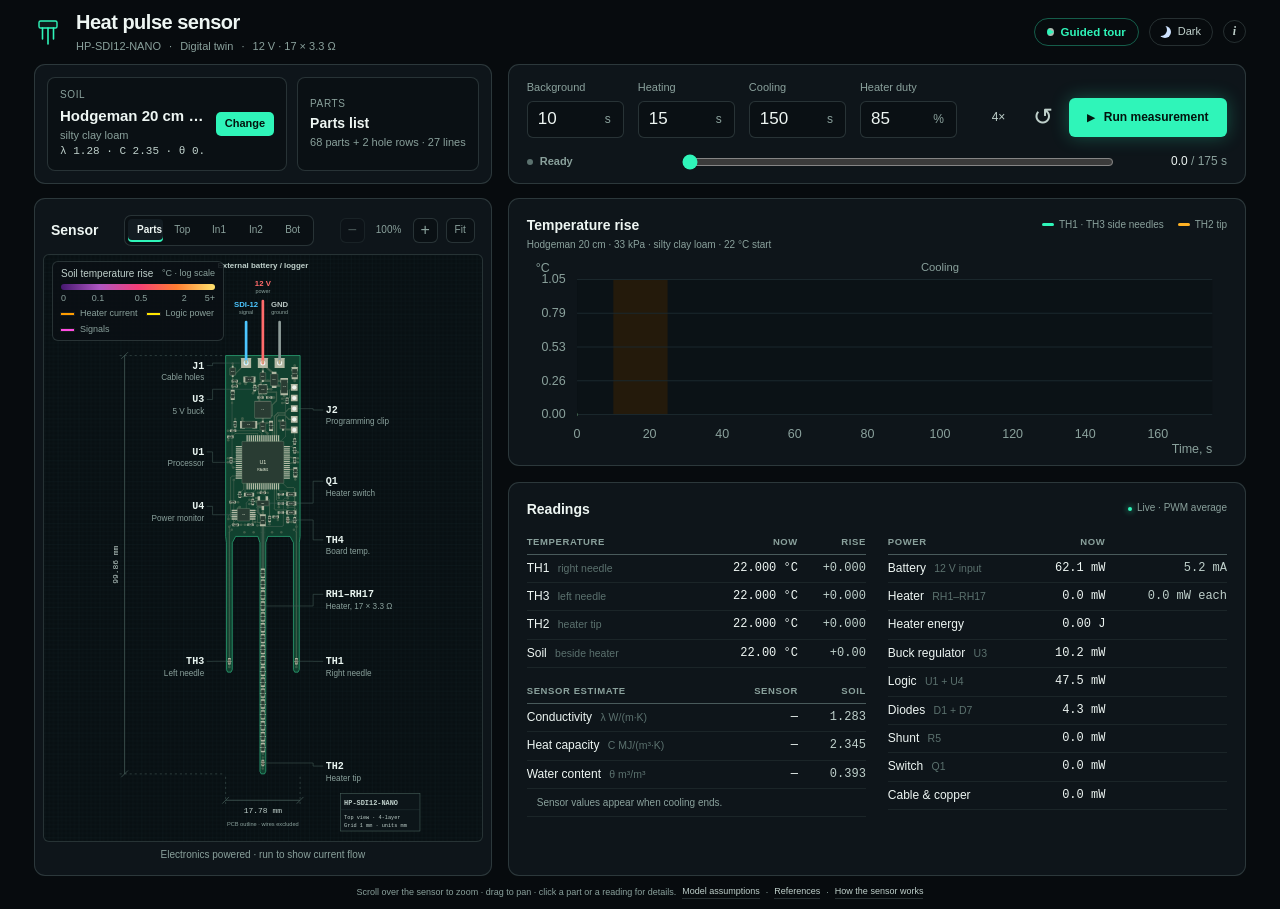
==== commit 9b5b4047: "Add the primer page: how the sensor works, linked from the twin footer docs/primer/index.html is the" ====
--- a/docs/index.html
+++ b/docs/index.html
@@ -131,7 +131,7 @@
       </section>
     </div>
   </main>
-  <footer>Scroll over the sensor to zoom · drag to pan · click a part or a reading for details. <button id="modelNotes">Model assumptions</button> · <button id="referencesButton">References</button></footer>
+  <footer>Scroll over the sensor to zoom · drag to pan · click a part or a reading for details. <button id="modelNotes">Model assumptions</button> · <button id="referencesButton">References</button> · <a href="primer/" title="An introductory chapter on the electronics and the heat-transfer model">How the sensor works</a></footer>
 </div>
 
 <dialog id="componentDialog" aria-labelledby="dialogTitle">
--- a/docs/sensor.css
+++ b/docs/sensor.css
@@ -1,5 +1,5 @@
 :root{font-family:Inter,"Segoe UI",Arial,sans-serif;font-size:14px;line-height:1.45;color:#263b35;background:#f5f7f5;--green:#257663;--muted:#809087;--ink:#203a31;--border:#e0e7e1;--orange:#d59040;--flow-heater:#ff9d00;--flow-power:#ffe600;--flow-signal:#ff4de3}
-*{box-sizing:border-box}body{margin:0}button,input{font:inherit;color:inherit}button{cursor:pointer}button:disabled,input:disabled{cursor:not-allowed;opacity:.45}button{touch-action:manipulation}button:focus-visible,input:focus-visible,a:focus-visible,summary:focus-visible,[role=button]:focus-visible{outline:2px solid #409582;outline-offset:4px}h1,h2,p{margin:0}h1{font-size:20px;line-height:1.25;letter-spacing:-.5px;font-weight:650}h2{font-size:14px;font-weight:650}button,input{border-radius:6px}button{border:0;background:none}input[type=number]{width:100%;min-width:0;background:white;border:0;outline-offset:1px}input[type=range]{accent-color:var(--green);cursor:pointer}.app{max-width:1370px;margin:auto;padding:0 34px}.header{height:94px;display:flex;align-items:center;justify-content:space-between}.identity{display:flex;gap:14px;align-items:center}.identity p{font-size:11px;color:var(--muted);margin-top:4px}.identity p span{margin:0 5px}.mark{width:28px;height:31px;stroke:var(--green);fill:#f5f7f5;stroke-width:1.4}.header-meta{display:flex;align-items:center;gap:22px;color:#6b7f73;font-size:12px}.header-meta>span{display:flex;align-items:center;gap:10px}.header-meta i{width:3px;height:3px;background:#adbbb1;border-radius:50%}.info-button{border:1px solid #ccd9d0;width:23px;height:23px;border-radius:50%;color:#718679;font-family:Georgia,serif;font-style:italic;font-weight:700}.info-button:hover{background:#e8efe9}.experiment{display:flex;gap:24px;align-items:center;flex-wrap:wrap;background:white;border:1px solid var(--border);border-radius:11px;padding:19px 22px 14px;margin-bottom:20px}.timing{display:grid;grid-template-columns:repeat(4,minmax(105px,1fr));gap:26px;flex:1;max-width:640px}.timing-field{position:relative}.timing-field label{display:block;font-size:11px;color:#697d71;margin-bottom:6px}.number-field{display:flex;border:1px solid var(--border);border-radius:6px;align-items:center;background:#fcfdfb;transition:border-color .2s;max-width:170px}.number-field input{background:none;padding:7px 10px;font-size:17px;font-weight:500;font-variant-numeric:tabular-nums}.number-field>span{font-size:12px;color:var(--muted);padding-right:12px}.number-field:focus-within{border-color:var(--green)}.timing-field.active .number-field{border-color:#8ebdaa;background:#f5faf7}.timing-field.active[data-phase=pulse] .number-field{border-color:#ddb06b;background:#fffbf3}.timing-field.active label{color:var(--green)}.timing-field.active[data-phase=pulse] label{color:#a8702c}.run-controls{display:flex;align-items:center;gap:9px;margin-left:auto;padding-top:17px}.start-button{background:var(--green);color:white;padding:11px 17px;font-size:12px;font-weight:600;min-width:158px}.start-button:hover{background:#1a6755}.start-button span{font-size:10px;margin-right:5px}.reset-button{font-size:24px;width:35px;height:38px;line-height:1;color:#647e6e}.reset-button:hover,.speed-button:hover{background:#f0f5ef}.speed-button{min-width:35px;padding:8px 5px;font-size:12px;color:#6a8172}.timeline{display:flex;flex:0 0 100%;gap:18px;align-items:center;margin-top:0}.timeline input{height:14px;flex:1;min-width:40px;margin:0}.timeline output{min-width:95px;text-align:right;font-size:12px;font-variant-numeric:tabular-nums}.timeline output span{color:var(--muted)}.phase{min-width:137px;font-size:11px;font-weight:550;color:#6f8275;display:flex;gap:7px;align-items:center}.phase i{display:block;width:6px;height:6px;border-radius:50%;background:#b6c4b9}.phase[data-state=baseline],.phase[data-state=cooldown]{color:var(--green)}.phase[data-state=baseline] i,.phase[data-state=cooldown] i{background:var(--green)}.phase[data-state=pulse]{color:#b77b31}.phase[data-state=pulse] i{background:#d49140;box-shadow:0 0 0 3px #fcf0dd}.dashboard{display:grid;grid-template-columns:minmax(290px,.78fr) minmax(0,1.6fr);gap:20px;align-items:stretch}.panel{background:white;border:1px solid var(--border);border-radius:11px;min-width:0}.panel-heading{display:flex;align-items:center;justify-content:space-between;gap:12px}.quiet{font-size:10px;color:var(--muted)}.sensor-panel{padding:21px 20px 15px;display:flex;flex-direction:column;min-height:680px;overflow:hidden}.sensor-canvas{flex:1;min-height:570px;display:flex;justify-content:center;align-items:center;margin:9px -15px 0;background:radial-gradient(ellipse at center,#f3f7f0 0%,#fff 65%)}#board{display:block;width:100%;height:100%;min-height:570px;max-height:700px;overflow:visible}.board-legend{display:flex;gap:22px;align-items:center;justify-content:center;font-size:10px;color:#87958b;margin:0 0 7px}.board-legend span{display:flex;gap:6px;align-items:center}.board-legend span:before{content:'';width:13px;height:2px;background:var(--flow-heater);box-shadow:0 0 0 1px #504e4540}.board-legend .legend-logic:before{background:var(--flow-power)}.board-status{text-align:center;font-size:10px;color:#7c8c80;min-height:15px}.board-outline{fill:#265d45;stroke:#184a33;stroke-width:.18}.copper{opacity:.28}.pad{fill:#b3b8a4}.part{cursor:pointer}.part-body{fill:#293c33;stroke:#92a58e;stroke-width:.07}.ntc-part .part-body{fill:#625f52}.part-outline{fill:none;stroke:transparent;stroke-width:.19;pointer-events:none}.part.active .part-outline{stroke:var(--flow-power)}.ntc-part.active .part-outline,#part-R11.active .part-outline,#part-C13.active .part-outline{stroke:var(--flow-signal)}.heater-part.active .part-outline{stroke:var(--flow-heater);stroke-width:.27}.part:hover .part-outline,.part:focus-visible .part-outline,.part.selected .part-outline{stroke:white;stroke-width:.36}.part-label{fill:#eef6df;text-anchor:middle;dominant-baseline:central;font-family:Arial,sans-serif;pointer-events:none}.flow{fill:none;stroke-linecap:round;stroke-linejoin:round;opacity:0;pointer-events:none;stroke-width:.33}.flow.on{opacity:.94}.flow.heater{stroke:var(--flow-heater);stroke-dasharray:1.15 .95;stroke-width:.52;animation:flow 1.1s linear infinite}.flow.logic{stroke:var(--flow-power);stroke-dasharray:1 .7;animation:flow 1.5s linear infinite}.flow.signal{stroke:var(--flow-signal);stroke-dasharray:.6 .8;stroke-width:.25;animation:flow 1.4s linear infinite}.flow.sense{stroke:var(--flow-signal);stroke-width:.2;stroke-dasharray:.4 .5}.paused .flow{animation-play-state:paused}.board-tag{cursor:pointer}.tag-line{fill:none;stroke:#acbcb0;stroke-width:.11;pointer-events:none}.tag-label{fill:#687f6c;font-size:1.68px;font-weight:500}.board-tag:hover .tag-label,.board-tag:focus-visible .tag-label{fill:#206149}.board-tag:hover .tag-line{stroke:#43775c}.readouts{display:flex;flex-direction:column;gap:18px}.temperatures{padding:21px 23px 12px}.thermistors{display:grid;grid-template-columns:repeat(4,minmax(0,1fr));margin:20px 0 22px}.thermistor{padding:0 13px;text-align:left;border-radius:0;border-right:1px solid #e9eee7;min-width:0}.thermistor:first-child{padding-left:0}.thermistor:last-child{border:0;padding-right:0}.thermistor:hover strong{color:var(--green)}.sensor-name{display:block;font-size:10px;font-weight:650;white-space:nowrap}.sensor-name>span{display:block;font-weight:400;color:var(--muted);margin:2px 0 8px;padding-left:11px}.sensor-name i{display:inline-block;width:5px;height:5px;border-radius:50%;margin-right:6px;vertical-align:1px}.th1{background:#297964}.th2{background:#d9923c}.th3{background:#578bbb}.th4{background:#a1ada5}.thermistor strong{display:block;font-size:clamp(20px,2.1vw,29px);font-weight:500;letter-spacing:-1px;font-variant-numeric:tabular-nums;line-height:1.2;transition:color .15s}.thermistor strong span{font-size:16px;color:#8b9b8e;font-weight:400}.thermistor small{display:block;font-size:9px;color:#8a9b8d;margin-top:5px;white-space:nowrap}.chart-heading{display:flex;justify-content:space-between;gap:15px;color:#7d9081;font-size:10px;margin-top:2px}#temperatureChart{width:100%;display:block;margin-top:5px;overflow:visible}.axis-label{font-size:10px;fill:#99a79b}.plot-phase{font-size:9px;fill:#a5b09f}.power-panel{padding:21px 23px 12px;flex:1}.live-label{font-size:10px;color:#8b9d8d;display:flex;gap:5px;align-items:center}.live-label i{width:4px;height:4px;background:#76a68b;border-radius:50%}.power-metrics{display:grid;grid-template-columns:repeat(3,1fr);padding:17px 0 18px;border-bottom:1px solid var(--border)}.power-metrics>div{border-right:1px solid #e9eee7;padding:0 20px}.power-metrics>div:first-child{padding-left:0}.power-metrics>div:last-child{border:0;padding-right:0}.power-metrics>div>span{font-size:10px;color:#7f9183;display:block;margin-bottom:3px}.power-metrics strong{font-weight:500;font-size:26px;letter-spacing:-.5px;font-variant-numeric:tabular-nums}.power-metrics small{font-size:11px;font-weight:400;color:#8da18e;letter-spacing:0}.power-metrics p{font-size:9px;color:#91a091;margin-top:2px}.power-table{margin-top:4px}.power-row{display:flex;align-items:center;justify-content:space-between;width:100%;border-radius:4px;text-align:left;gap:15px;padding:6px 0;font-size:11px;min-height:30px}.power-row:not(.power-labels):hover{background:#f6f9f3}.power-row small{font-size:9px;color:#91a092;margin-left:9px}.power-row strong{font-weight:500;font-variant-numeric:tabular-nums;white-space:nowrap}.power-labels{font-size:9px;color:#9aa79a;min-height:25px;padding-top:10px;padding-bottom:5px}footer{display:flex;justify-content:center;align-items:center;gap:6px;color:#99a699;font-size:9px;padding:16px 0 21px}footer button{padding:0;border-bottom:1px solid #c5d0c3;border-radius:0;font-size:9px;color:#7b8e7c}.input-error{font-size:11px;color:#a34d38;background:#fff6ef;border-radius:4px;padding:8px 12px;flex:0 0 100%;margin-top:-5px}dialog{width:min(490px,calc(100vw - 36px));border:1px solid #d9e2d6;border-radius:13px;padding:25px 28px 27px;box-shadow:0 22px 100px #13311e33;color:var(--ink);max-height:85vh;overflow:auto}dialog::backdrop{background:#18322466;backdrop-filter:blur(3px)}.dialog-header{display:flex;justify-content:space-between;align-items:center;margin-bottom:12px}.ref-badge{font-size:11px;letter-spacing:.6px;font-weight:650;background:#eaf2e8;padding:5px 10px;border-radius:5px;color:#4b7b5a}.close-button{font-size:25px;color:#8a9d8b;line-height:1;width:27px;height:27px}.close-button:hover{background:#f0f4ed}dialog h2{font-size:21px;font-weight:600;letter-spacing:-.5px}.dialog-part{font-size:11px;color:#8b9d8b;margin:6px 0 17px}#dialogDescription{font-size:13px;line-height:1.7;color:#657b67}.dialog-readings{display:grid;grid-template-columns:1fr 1fr;gap:16px 24px;margin-top:22px}.dialog-reading{border-top:1px solid #e5ece2;padding-top:10px}.dialog-reading span{display:block;font-size:10px;color:#91a38e;margin-bottom:3px}.dialog-reading strong{font-size:16px;font-weight:500;word-break:break-word}#dialogExtra{font-size:11px;line-height:1.65;color:#80977e;margin-top:20px}#dialogExtra p{margin-top:9px}#dialogExtra summary{cursor:pointer;color:#597754}#dialogExtra ul{padding-left:18px;margin:0}#dialogExtra li{margin-bottom:8px}#dialogExtra a{color:var(--green)}@keyframes flow{to{stroke-dashoffset:-8.4}}
+*{box-sizing:border-box}body{margin:0}button,input{font:inherit;color:inherit}button{cursor:pointer}button:disabled,input:disabled{cursor:not-allowed;opacity:.45}button{touch-action:manipulation}button:focus-visible,input:focus-visible,a:focus-visible,summary:focus-visible,[role=button]:focus-visible{outline:2px solid #409582;outline-offset:4px}h1,h2,p{margin:0}h1{font-size:20px;line-height:1.25;letter-spacing:-.5px;font-weight:650}h2{font-size:14px;font-weight:650}button,input{border-radius:6px}button{border:0;background:none}input[type=number]{width:100%;min-width:0;background:white;border:0;outline-offset:1px}input[type=range]{accent-color:var(--green);cursor:pointer}.app{max-width:1370px;margin:auto;padding:0 34px}.header{height:94px;display:flex;align-items:center;justify-content:space-between}.identity{display:flex;gap:14px;align-items:center}.identity p{font-size:11px;color:var(--muted);margin-top:4px}.identity p span{margin:0 5px}.mark{width:28px;height:31px;stroke:var(--green);fill:#f5f7f5;stroke-width:1.4}.header-meta{display:flex;align-items:center;gap:22px;color:#6b7f73;font-size:12px}.header-meta>span{display:flex;align-items:center;gap:10px}.header-meta i{width:3px;height:3px;background:#adbbb1;border-radius:50%}.info-button{border:1px solid #ccd9d0;width:23px;height:23px;border-radius:50%;color:#718679;font-family:Georgia,serif;font-style:italic;font-weight:700}.info-button:hover{background:#e8efe9}.experiment{display:flex;gap:24px;align-items:center;flex-wrap:wrap;background:white;border:1px solid var(--border);border-radius:11px;padding:19px 22px 14px;margin-bottom:20px}.timing{display:grid;grid-template-columns:repeat(4,minmax(105px,1fr));gap:26px;flex:1;max-width:640px}.timing-field{position:relative}.timing-field label{display:block;font-size:11px;color:#697d71;margin-bottom:6px}.number-field{display:flex;border:1px solid var(--border);border-radius:6px;align-items:center;background:#fcfdfb;transition:border-color .2s;max-width:170px}.number-field input{background:none;padding:7px 10px;font-size:17px;font-weight:500;font-variant-numeric:tabular-nums}.number-field>span{font-size:12px;color:var(--muted);padding-right:12px}.number-field:focus-within{border-color:var(--green)}.timing-field.active .number-field{border-color:#8ebdaa;background:#f5faf7}.timing-field.active[data-phase=pulse] .number-field{border-color:#ddb06b;background:#fffbf3}.timing-field.active label{color:var(--green)}.timing-field.active[data-phase=pulse] label{color:#a8702c}.run-controls{display:flex;align-items:center;gap:9px;margin-left:auto;padding-top:17px}.start-button{background:var(--green);color:white;padding:11px 17px;font-size:12px;font-weight:600;min-width:158px}.start-button:hover{background:#1a6755}.start-button span{font-size:10px;margin-right:5px}.reset-button{font-size:24px;width:35px;height:38px;line-height:1;color:#647e6e}.reset-button:hover,.speed-button:hover{background:#f0f5ef}.speed-button{min-width:35px;padding:8px 5px;font-size:12px;color:#6a8172}.timeline{display:flex;flex:0 0 100%;gap:18px;align-items:center;margin-top:0}.timeline input{height:14px;flex:1;min-width:40px;margin:0}.timeline output{min-width:95px;text-align:right;font-size:12px;font-variant-numeric:tabular-nums}.timeline output span{color:var(--muted)}.phase{min-width:137px;font-size:11px;font-weight:550;color:#6f8275;display:flex;gap:7px;align-items:center}.phase i{display:block;width:6px;height:6px;border-radius:50%;background:#b6c4b9}.phase[data-state=baseline],.phase[data-state=cooldown]{color:var(--green)}.phase[data-state=baseline] i,.phase[data-state=cooldown] i{background:var(--green)}.phase[data-state=pulse]{color:#b77b31}.phase[data-state=pulse] i{background:#d49140;box-shadow:0 0 0 3px #fcf0dd}.dashboard{display:grid;grid-template-columns:minmax(290px,.78fr) minmax(0,1.6fr);gap:20px;align-items:stretch}.panel{background:white;border:1px solid var(--border);border-radius:11px;min-width:0}.panel-heading{display:flex;align-items:center;justify-content:space-between;gap:12px}.quiet{font-size:10px;color:var(--muted)}.sensor-panel{padding:21px 20px 15px;display:flex;flex-direction:column;min-height:680px;overflow:hidden}.sensor-canvas{flex:1;min-height:570px;display:flex;justify-content:center;align-items:center;margin:9px -15px 0;background:radial-gradient(ellipse at center,#f3f7f0 0%,#fff 65%)}#board{display:block;width:100%;height:100%;min-height:570px;max-height:700px;overflow:visible}.board-legend{display:flex;gap:22px;align-items:center;justify-content:center;font-size:10px;color:#87958b;margin:0 0 7px}.board-legend span{display:flex;gap:6px;align-items:center}.board-legend span:before{content:'';width:13px;height:2px;background:var(--flow-heater);box-shadow:0 0 0 1px #504e4540}.board-legend .legend-logic:before{background:var(--flow-power)}.board-status{text-align:center;font-size:10px;color:#7c8c80;min-height:15px}.board-outline{fill:#265d45;stroke:#184a33;stroke-width:.18}.copper{opacity:.28}.pad{fill:#b3b8a4}.part{cursor:pointer}.part-body{fill:#293c33;stroke:#92a58e;stroke-width:.07}.ntc-part .part-body{fill:#625f52}.part-outline{fill:none;stroke:transparent;stroke-width:.19;pointer-events:none}.part.active .part-outline{stroke:var(--flow-power)}.ntc-part.active .part-outline,#part-R11.active .part-outline,#part-C13.active .part-outline{stroke:var(--flow-signal)}.heater-part.active .part-outline{stroke:var(--flow-heater);stroke-width:.27}.part:hover .part-outline,.part:focus-visible .part-outline,.part.selected .part-outline{stroke:white;stroke-width:.36}.part-label{fill:#eef6df;text-anchor:middle;dominant-baseline:central;font-family:Arial,sans-serif;pointer-events:none}.flow{fill:none;stroke-linecap:round;stroke-linejoin:round;opacity:0;pointer-events:none;stroke-width:.33}.flow.on{opacity:.94}.flow.heater{stroke:var(--flow-heater);stroke-dasharray:1.15 .95;stroke-width:.52;animation:flow 1.1s linear infinite}.flow.logic{stroke:var(--flow-power);stroke-dasharray:1 .7;animation:flow 1.5s linear infinite}.flow.signal{stroke:var(--flow-signal);stroke-dasharray:.6 .8;stroke-width:.25;animation:flow 1.4s linear infinite}.flow.sense{stroke:var(--flow-signal);stroke-width:.2;stroke-dasharray:.4 .5}.paused .flow{animation-play-state:paused}.board-tag{cursor:pointer}.tag-line{fill:none;stroke:#acbcb0;stroke-width:.11;pointer-events:none}.tag-label{fill:#687f6c;font-size:1.68px;font-weight:500}.board-tag:hover .tag-label,.board-tag:focus-visible .tag-label{fill:#206149}.board-tag:hover .tag-line{stroke:#43775c}.readouts{display:flex;flex-direction:column;gap:18px}.temperatures{padding:21px 23px 12px}.thermistors{display:grid;grid-template-columns:repeat(4,minmax(0,1fr));margin:20px 0 22px}.thermistor{padding:0 13px;text-align:left;border-radius:0;border-right:1px solid #e9eee7;min-width:0}.thermistor:first-child{padding-left:0}.thermistor:last-child{border:0;padding-right:0}.thermistor:hover strong{color:var(--green)}.sensor-name{display:block;font-size:10px;font-weight:650;white-space:nowrap}.sensor-name>span{display:block;font-weight:400;color:var(--muted);margin:2px 0 8px;padding-left:11px}.sensor-name i{display:inline-block;width:5px;height:5px;border-radius:50%;margin-right:6px;vertical-align:1px}.th1{background:#297964}.th2{background:#d9923c}.th3{background:#578bbb}.th4{background:#a1ada5}.thermistor strong{display:block;font-size:clamp(20px,2.1vw,29px);font-weight:500;letter-spacing:-1px;font-variant-numeric:tabular-nums;line-height:1.2;transition:color .15s}.thermistor strong span{font-size:16px;color:#8b9b8e;font-weight:400}.thermistor small{display:block;font-size:9px;color:#8a9b8d;margin-top:5px;white-space:nowrap}.chart-heading{display:flex;justify-content:space-between;gap:15px;color:#7d9081;font-size:10px;margin-top:2px}#temperatureChart{width:100%;display:block;margin-top:5px;overflow:visible}.axis-label{font-size:10px;fill:#99a79b}.plot-phase{font-size:9px;fill:#a5b09f}.power-panel{padding:21px 23px 12px;flex:1}.live-label{font-size:10px;color:#8b9d8d;display:flex;gap:5px;align-items:center}.live-label i{width:4px;height:4px;background:#76a68b;border-radius:50%}.power-metrics{display:grid;grid-template-columns:repeat(3,1fr);padding:17px 0 18px;border-bottom:1px solid var(--border)}.power-metrics>div{border-right:1px solid #e9eee7;padding:0 20px}.power-metrics>div:first-child{padding-left:0}.power-metrics>div:last-child{border:0;padding-right:0}.power-metrics>div>span{font-size:10px;color:#7f9183;display:block;margin-bottom:3px}.power-metrics strong{font-weight:500;font-size:26px;letter-spacing:-.5px;font-variant-numeric:tabular-nums}.power-metrics small{font-size:11px;font-weight:400;color:#8da18e;letter-spacing:0}.power-metrics p{font-size:9px;color:#91a091;margin-top:2px}.power-table{margin-top:4px}.power-row{display:flex;align-items:center;justify-content:space-between;width:100%;border-radius:4px;text-align:left;gap:15px;padding:6px 0;font-size:11px;min-height:30px}.power-row:not(.power-labels):hover{background:#f6f9f3}.power-row small{font-size:9px;color:#91a092;margin-left:9px}.power-row strong{font-weight:500;font-variant-numeric:tabular-nums;white-space:nowrap}.power-labels{font-size:9px;color:#9aa79a;min-height:25px;padding-top:10px;padding-bottom:5px}footer{display:flex;justify-content:center;align-items:center;gap:6px;color:#99a699;font-size:9px;padding:16px 0 21px}footer a{border-bottom:1px solid #c5d0c3;color:#7b8e7c;text-decoration:none}footer button{padding:0;border-bottom:1px solid #c5d0c3;border-radius:0;font-size:9px;color:#7b8e7c}.input-error{font-size:11px;color:#a34d38;background:#fff6ef;border-radius:4px;padding:8px 12px;flex:0 0 100%;margin-top:-5px}dialog{width:min(490px,calc(100vw - 36px));border:1px solid #d9e2d6;border-radius:13px;padding:25px 28px 27px;box-shadow:0 22px 100px #13311e33;color:var(--ink);max-height:85vh;overflow:auto}dialog::backdrop{background:#18322466;backdrop-filter:blur(3px)}.dialog-header{display:flex;justify-content:space-between;align-items:center;margin-bottom:12px}.ref-badge{font-size:11px;letter-spacing:.6px;font-weight:650;background:#eaf2e8;padding:5px 10px;border-radius:5px;color:#4b7b5a}.close-button{font-size:25px;color:#8a9d8b;line-height:1;width:27px;height:27px}.close-button:hover{background:#f0f4ed}dialog h2{font-size:21px;font-weight:600;letter-spacing:-.5px}.dialog-part{font-size:11px;color:#8b9d8b;margin:6px 0 17px}#dialogDescription{font-size:13px;line-height:1.7;color:#657b67}.dialog-readings{display:grid;grid-template-columns:1fr 1fr;gap:16px 24px;margin-top:22px}.dialog-reading{border-top:1px solid #e5ece2;padding-top:10px}.dialog-reading span{display:block;font-size:10px;color:#91a38e;margin-bottom:3px}.dialog-reading strong{font-size:16px;font-weight:500;word-break:break-word}#dialogExtra{font-size:11px;line-height:1.65;color:#80977e;margin-top:20px}#dialogExtra p{margin-top:9px}#dialogExtra summary{cursor:pointer;color:#597754}#dialogExtra ul{padding-left:18px;margin:0}#dialogExtra li{margin-bottom:8px}#dialogExtra a{color:var(--green)}@keyframes flow{to{stroke-dashoffset:-8.4}}
 /* Keep the working readings together at typical desktop heights. */
 .board-tools{display:flex;align-items:center;gap:5px;color:#738878}.board-tools button{width:25px;height:25px;border:1px solid #e0e7de;background:#fff;font-size:16px;line-height:1;padding:0}.board-tools button:hover{background:#eef4ed;border-color:#b6caba}.board-tools #zoomFit{width:auto;padding:0 8px;margin-left:3px;font-size:10px}.board-tools output{min-width:38px;text-align:center;font-size:10px;font-variant-numeric:tabular-nums}.sensor-canvas{position:relative;overflow:hidden}#board{overflow:hidden;user-select:none}#board.zoomed{cursor:grab}#board.is-panning,#board.is-panning *{cursor:grabbing!important}.board-legend{gap:15px}.board-legend .legend-signal:before{background:var(--flow-signal)}
 /* Suppress browser SVG focus rings; use a thin rectangular border on the part itself. */
@@ -227,7 +227,7 @@
 :root[data-theme=dark] .timeline output span{color:var(--muted)}
 :root[data-theme=dark] .input-error{background:#2a1214;color:#ff9aa3}
 :root[data-theme=dark] .live-label i{background:var(--neon-mint);box-shadow:0 0 6px var(--neon-mint)}
-:root[data-theme=dark] footer button{color:var(--soft);border-color:var(--edge)}
+:root[data-theme=dark] footer a,:root[data-theme=dark] footer button{color:var(--soft);border-color:var(--edge)}
 /* Sensor drawing: dark drafting sheet */
 :root[data-theme=dark] .sensor-canvas{background:#081013;border-color:var(--edge)}
 :root[data-theme=dark] .grid-minor{stroke:#101d21}:root[data-theme=dark] .grid-major{stroke:#17292d}
